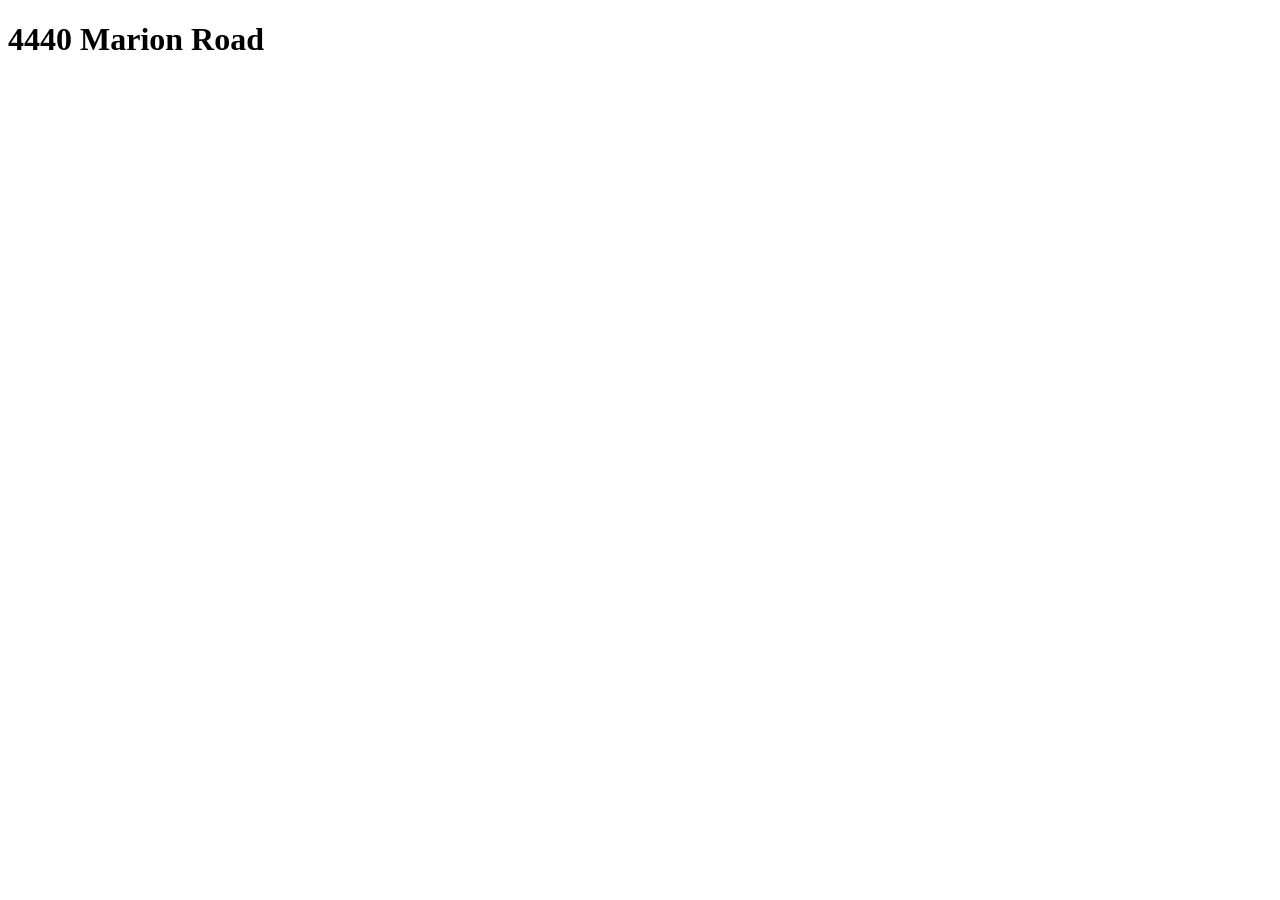
==== index.html @ e7dec193 "First commit." ====
<!DOCTYPE html>
<html lang="en">
<head>
    <meta charset="UTF-8">
    <meta name="viewport" content="width=device-width, initial-scale=1.0">
    <title>4440 Marion Road</title>
</head>
<body>
    <h1>4440 Marion Road</h1>
</body>
</html>
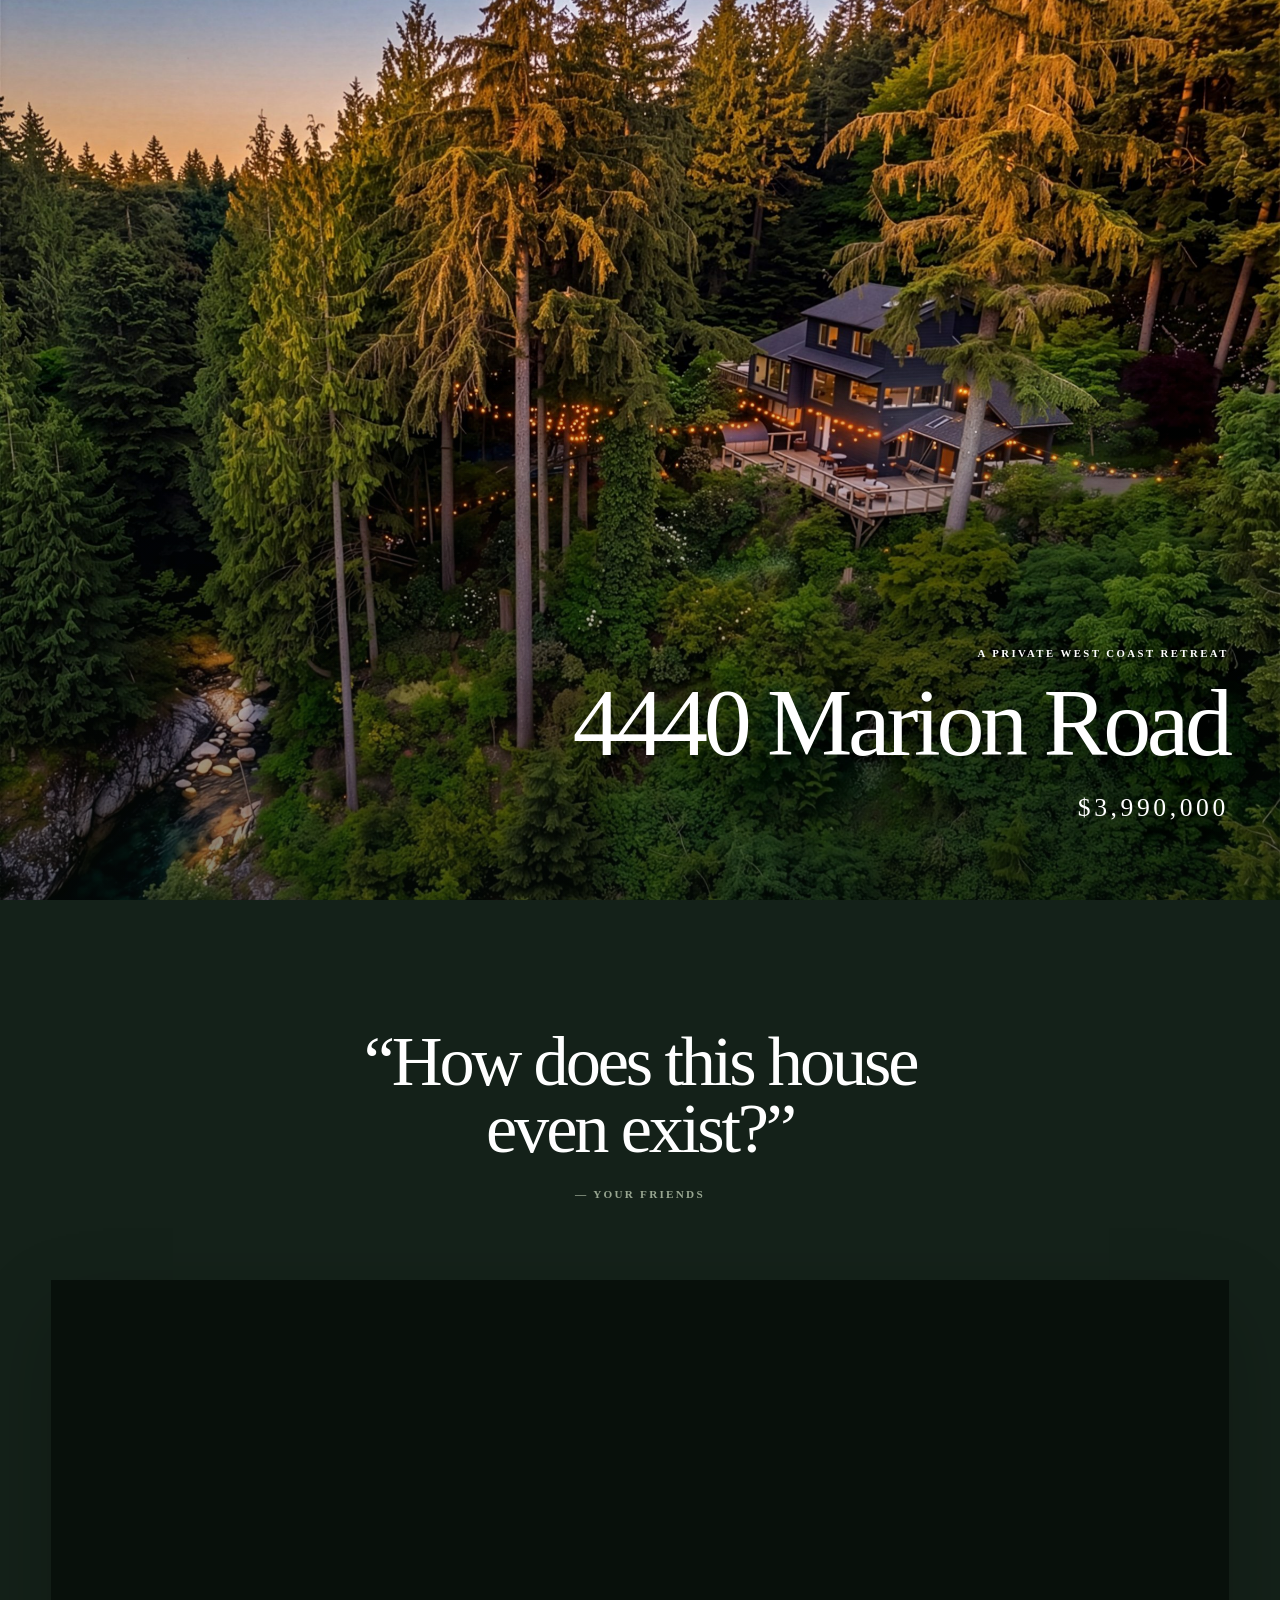
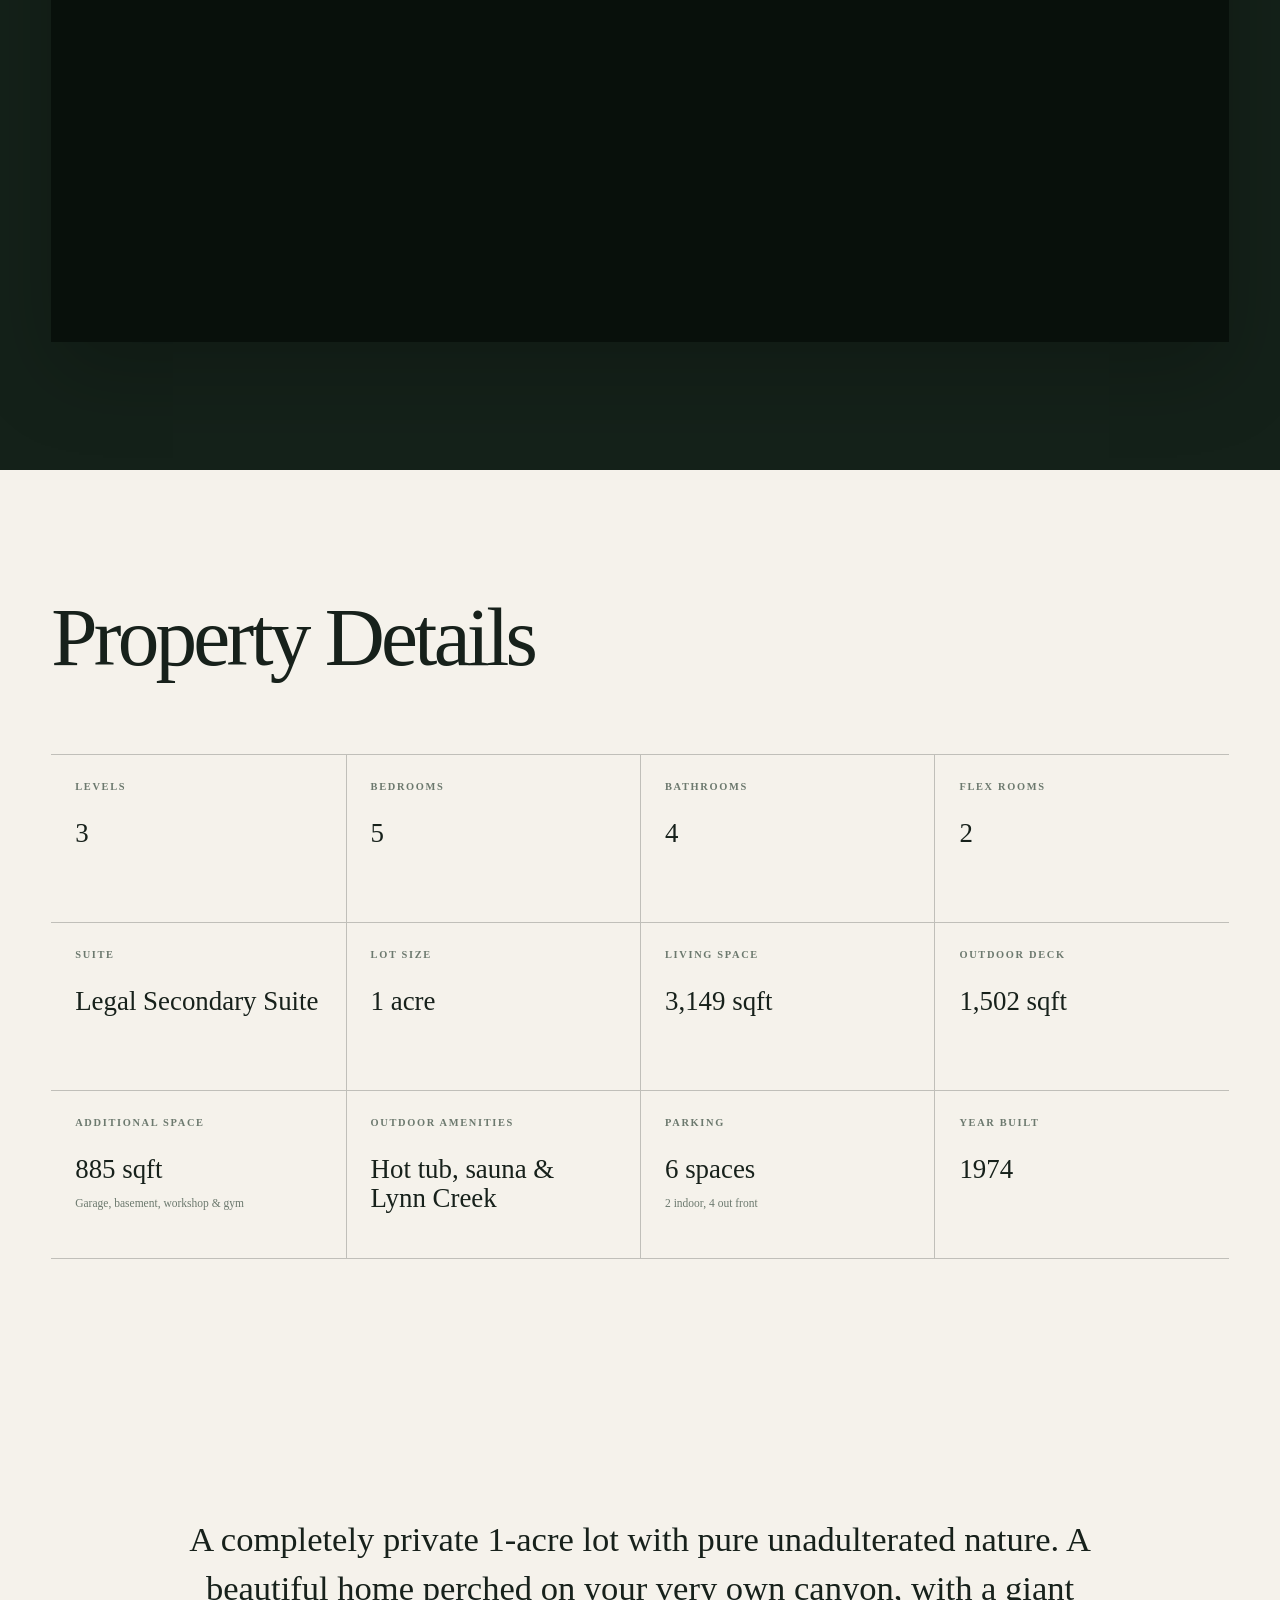
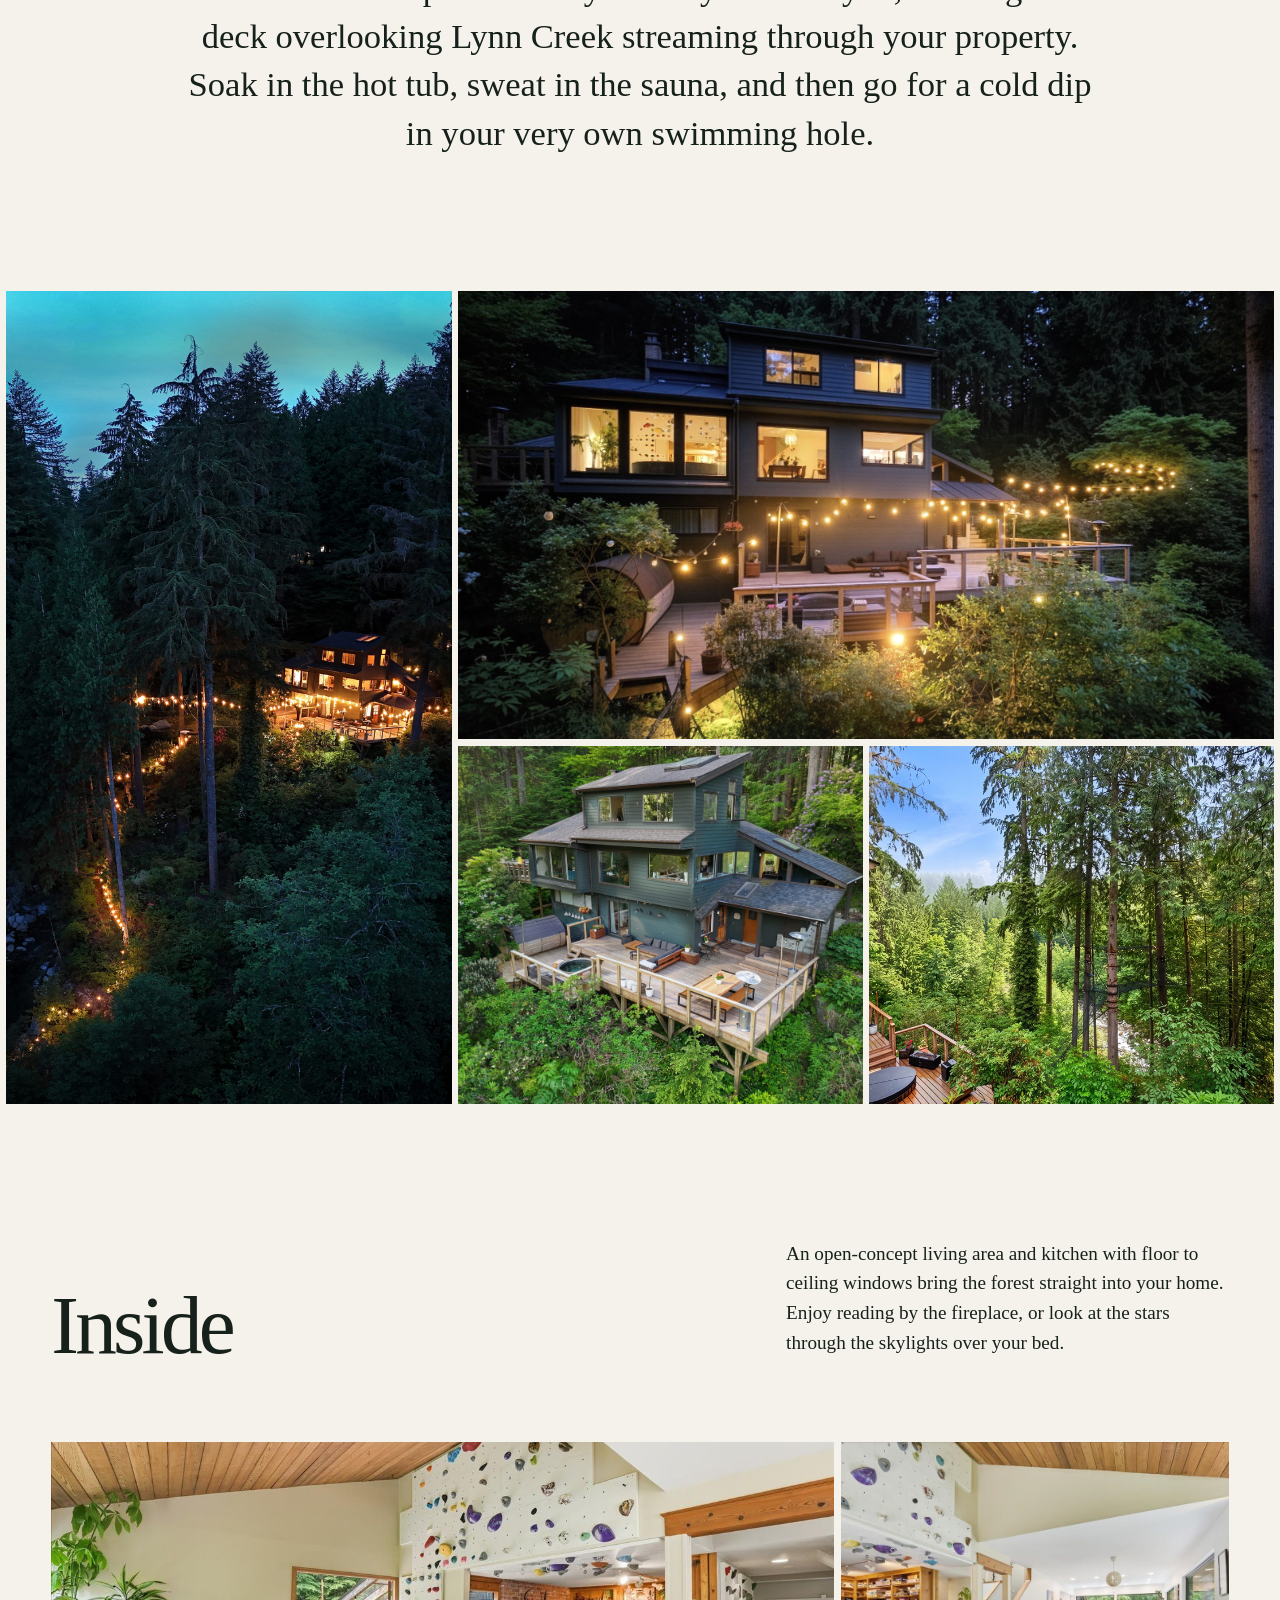
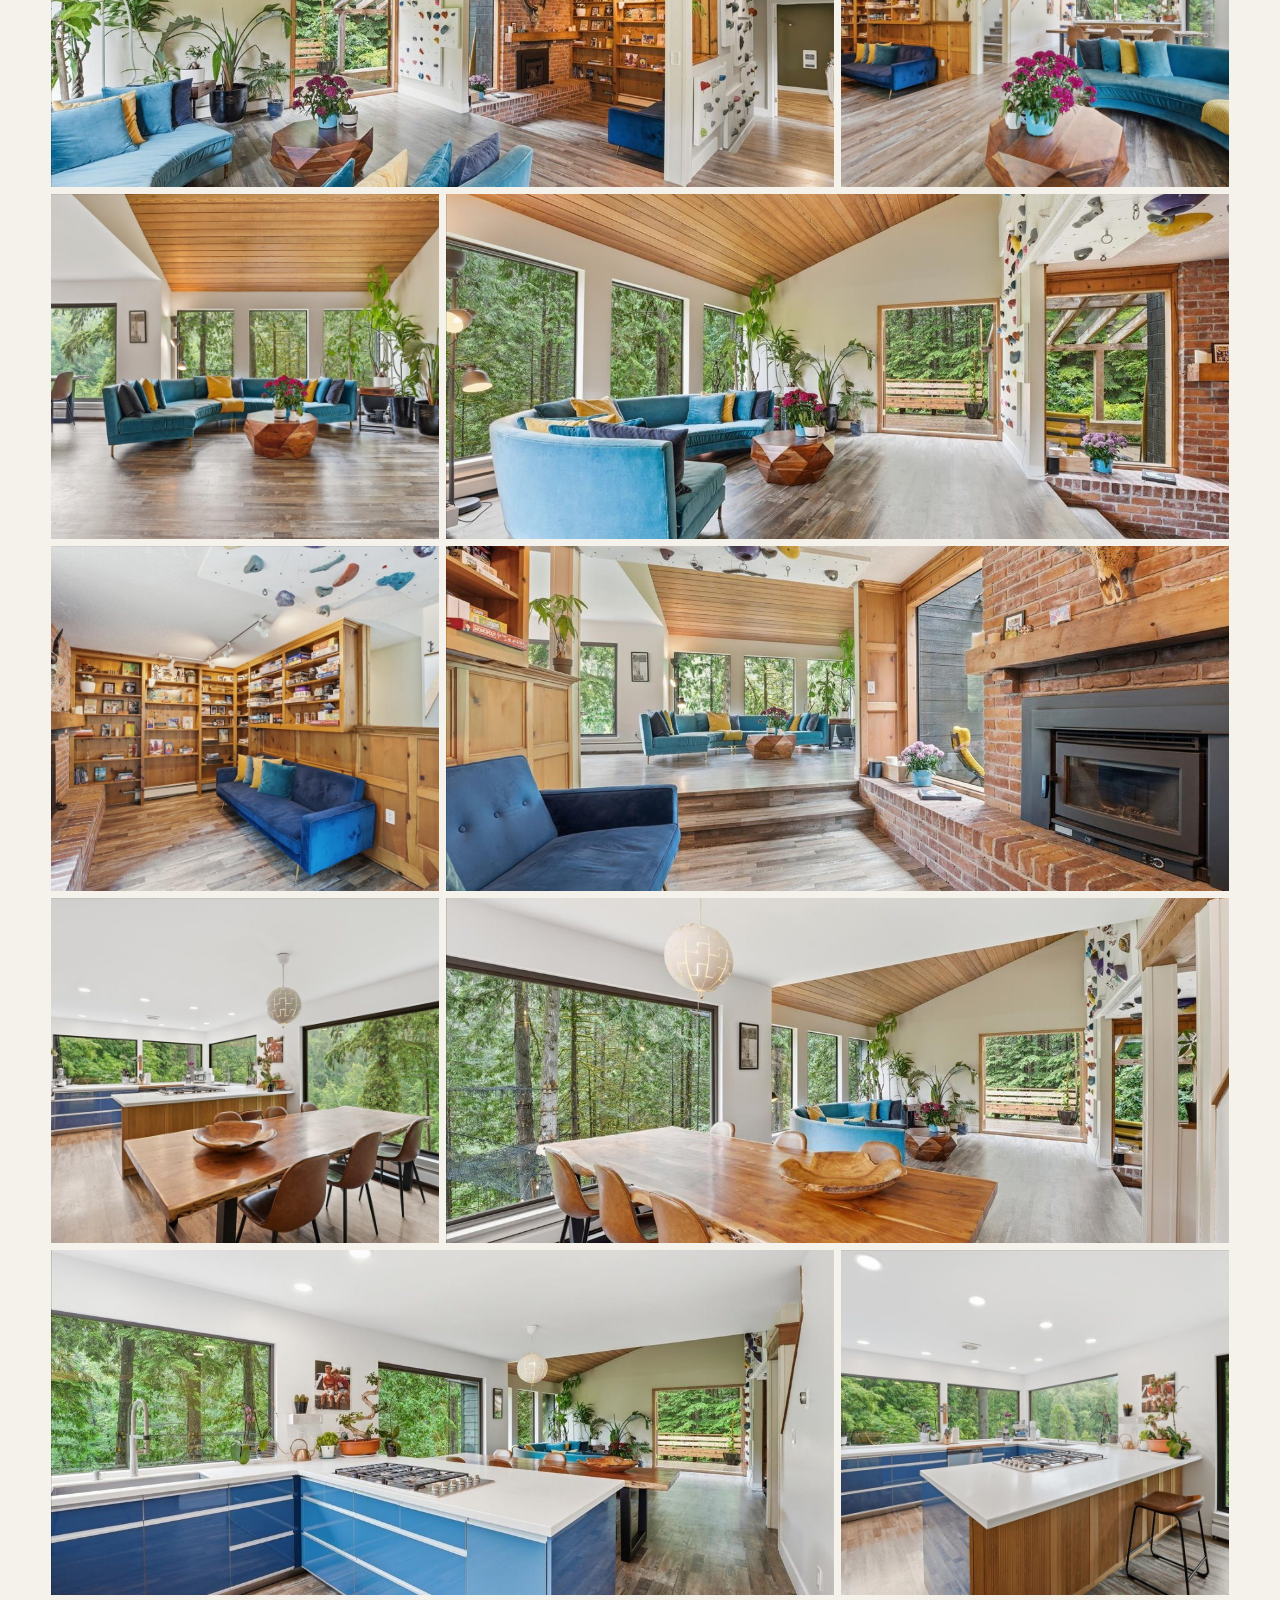
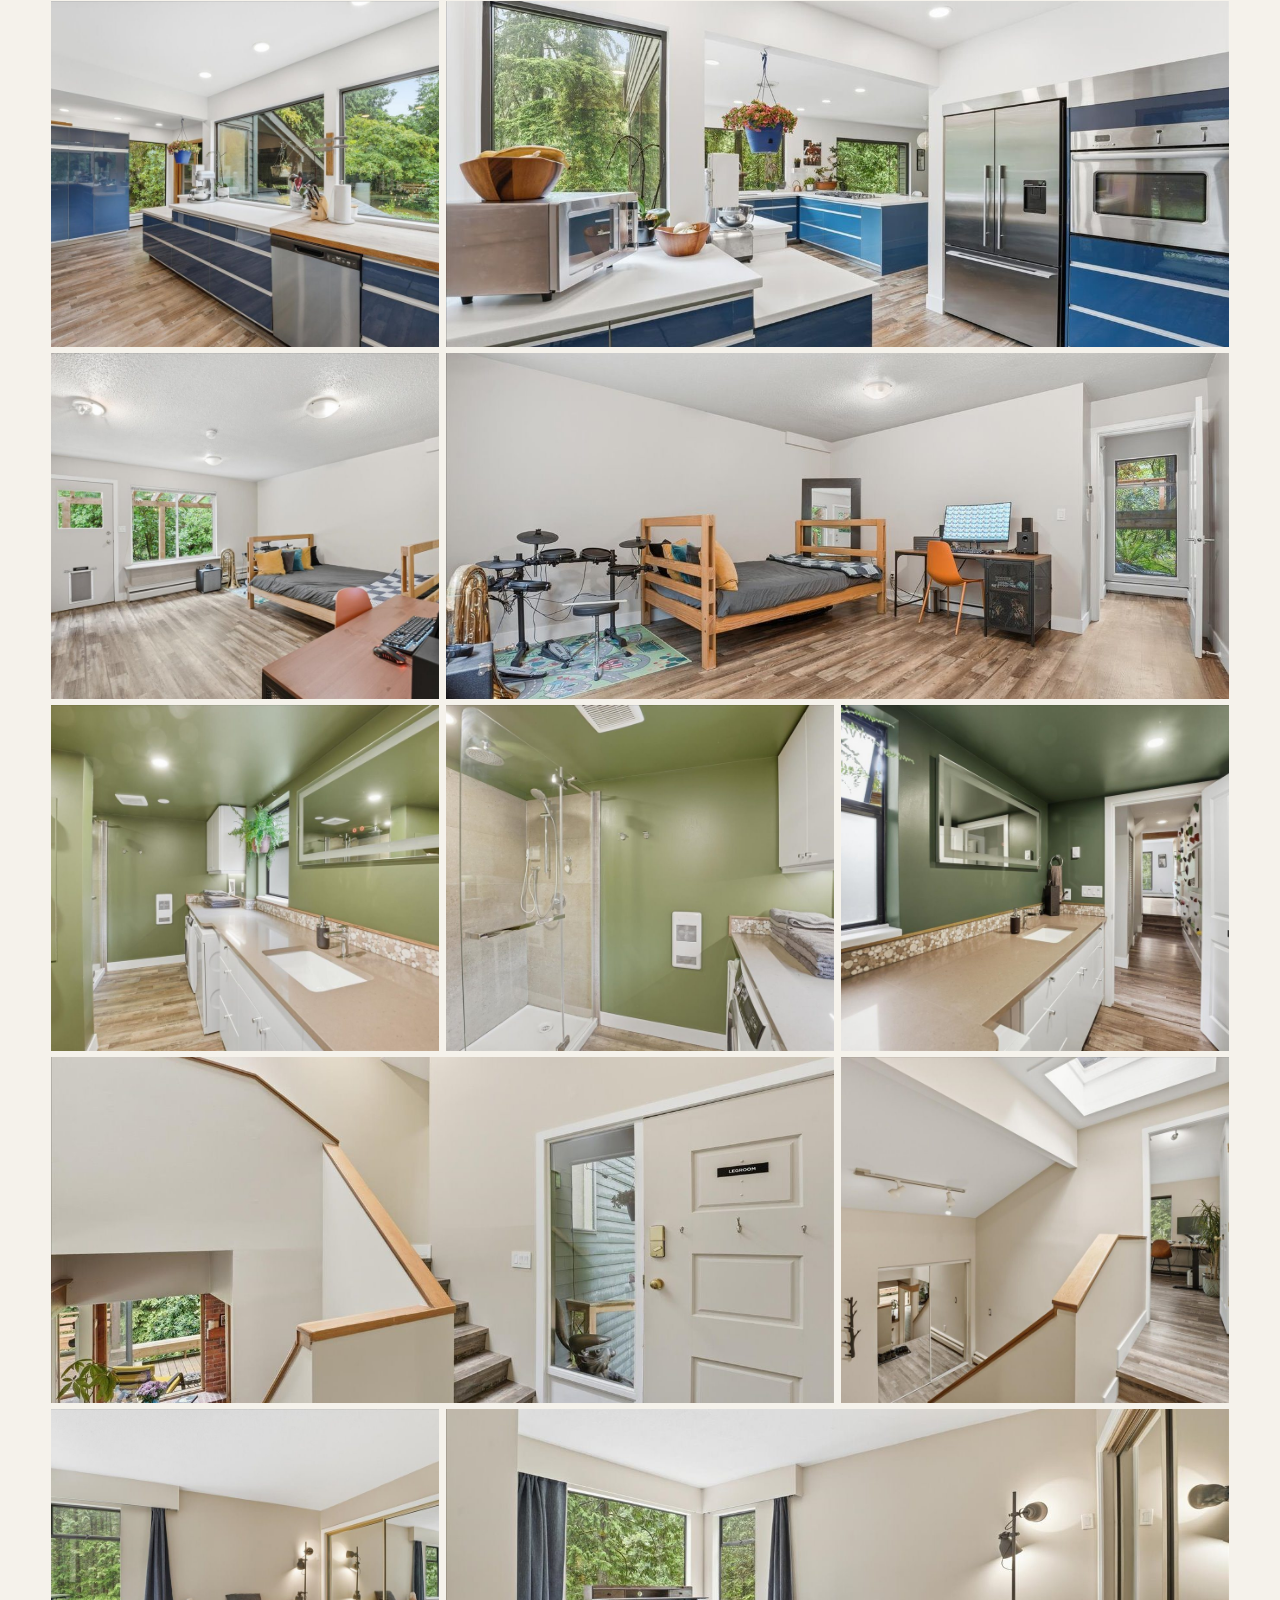
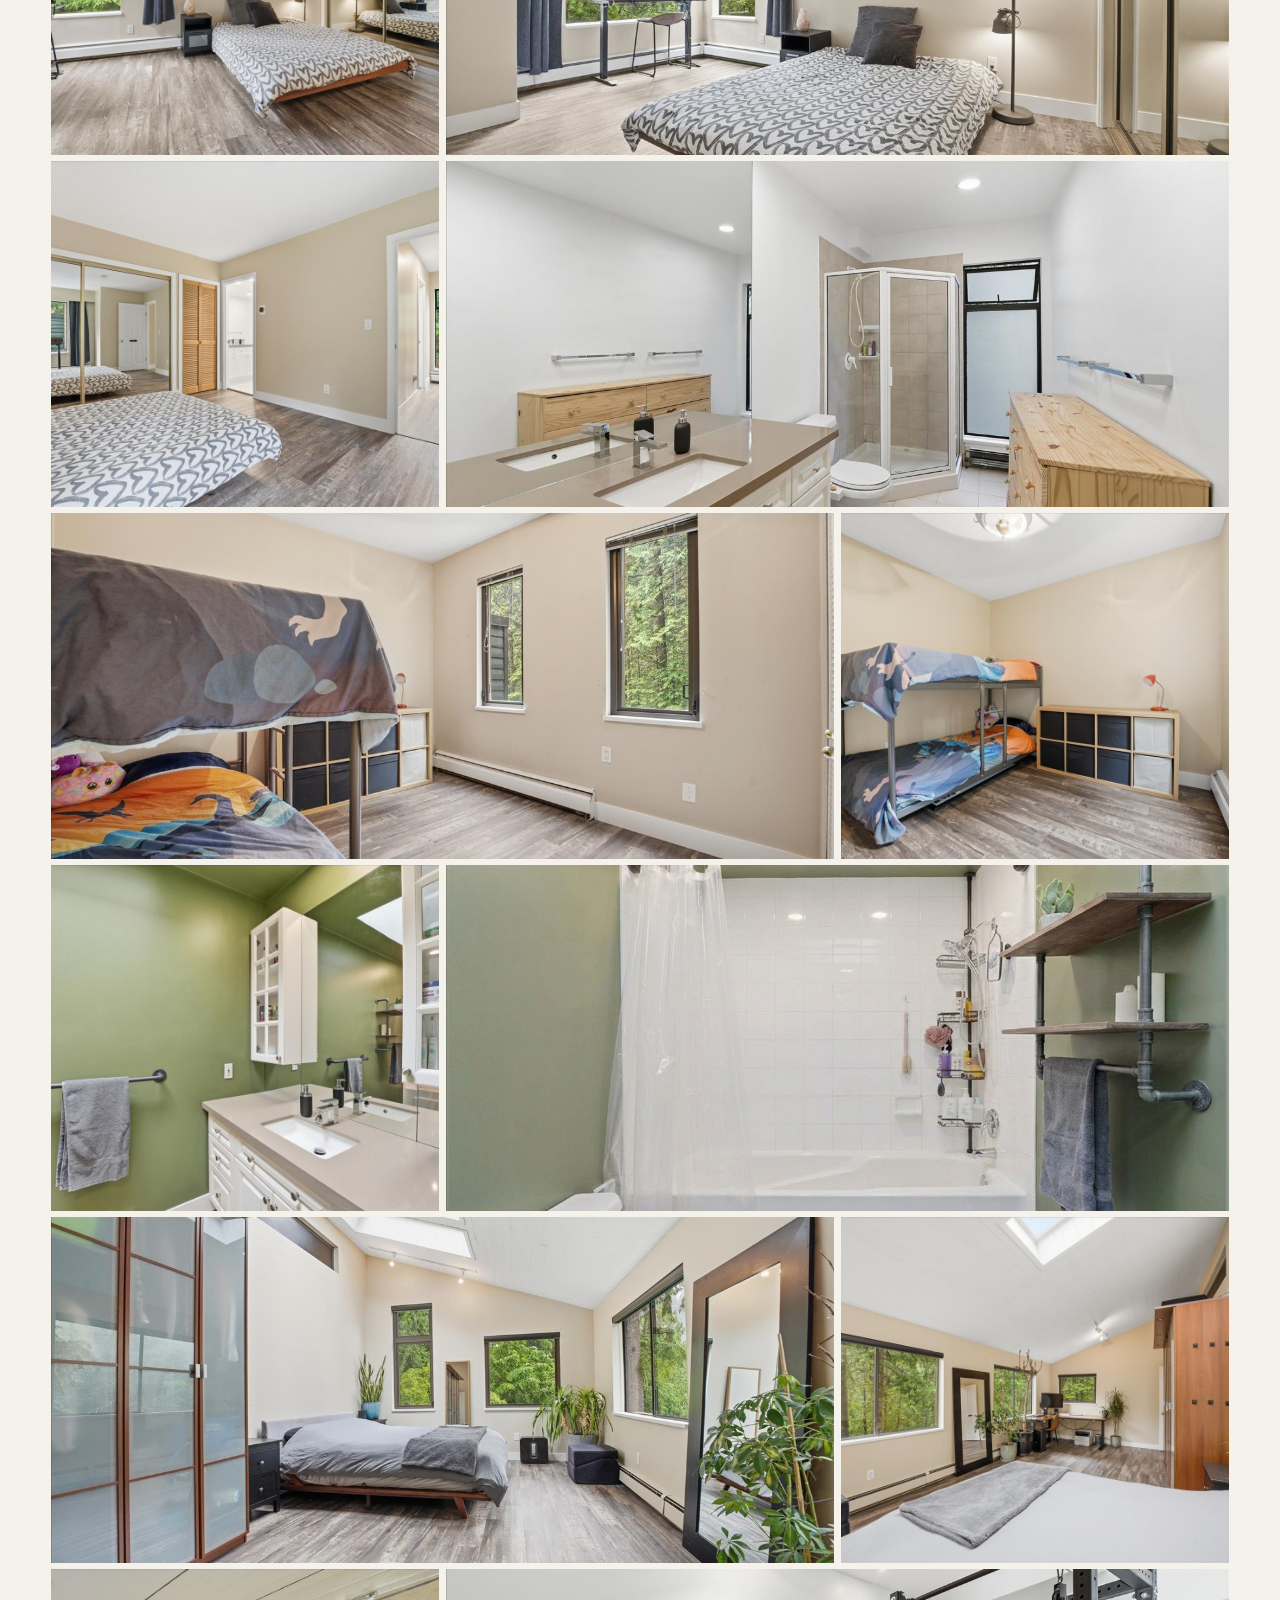
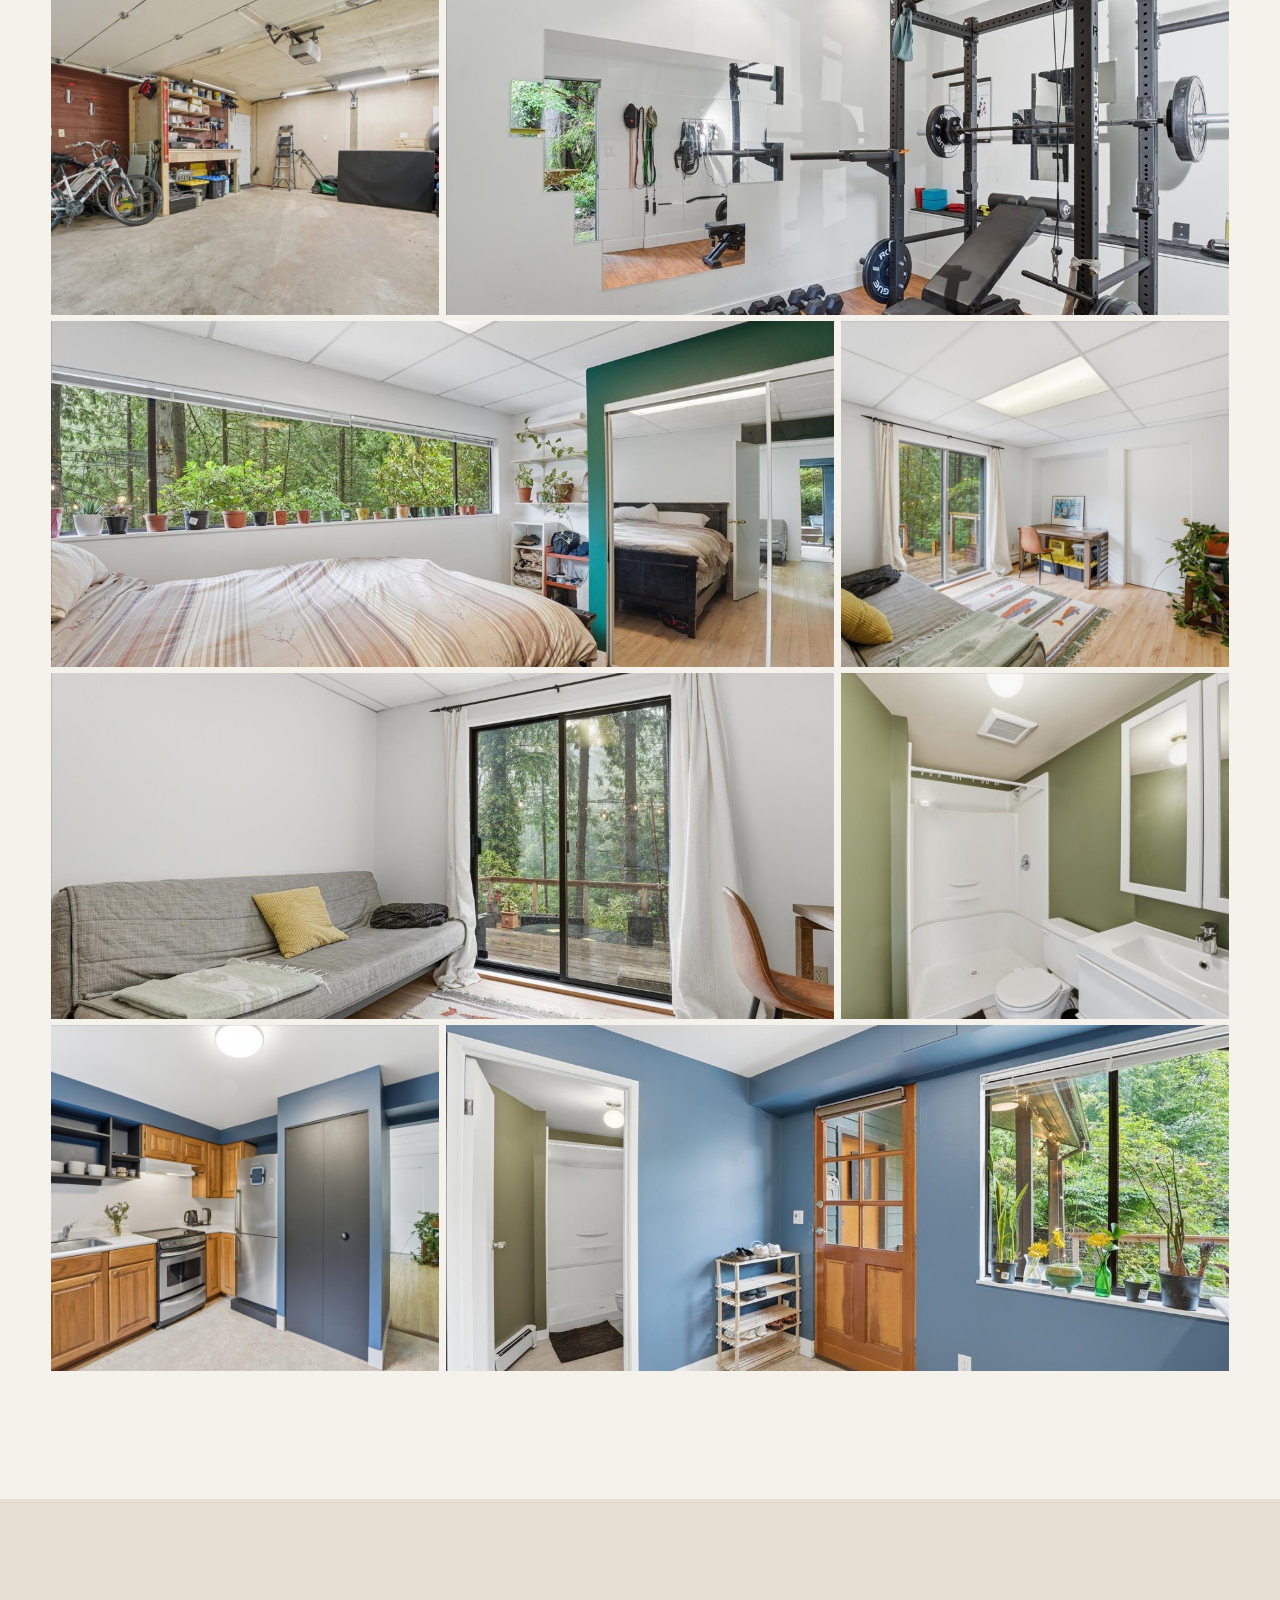
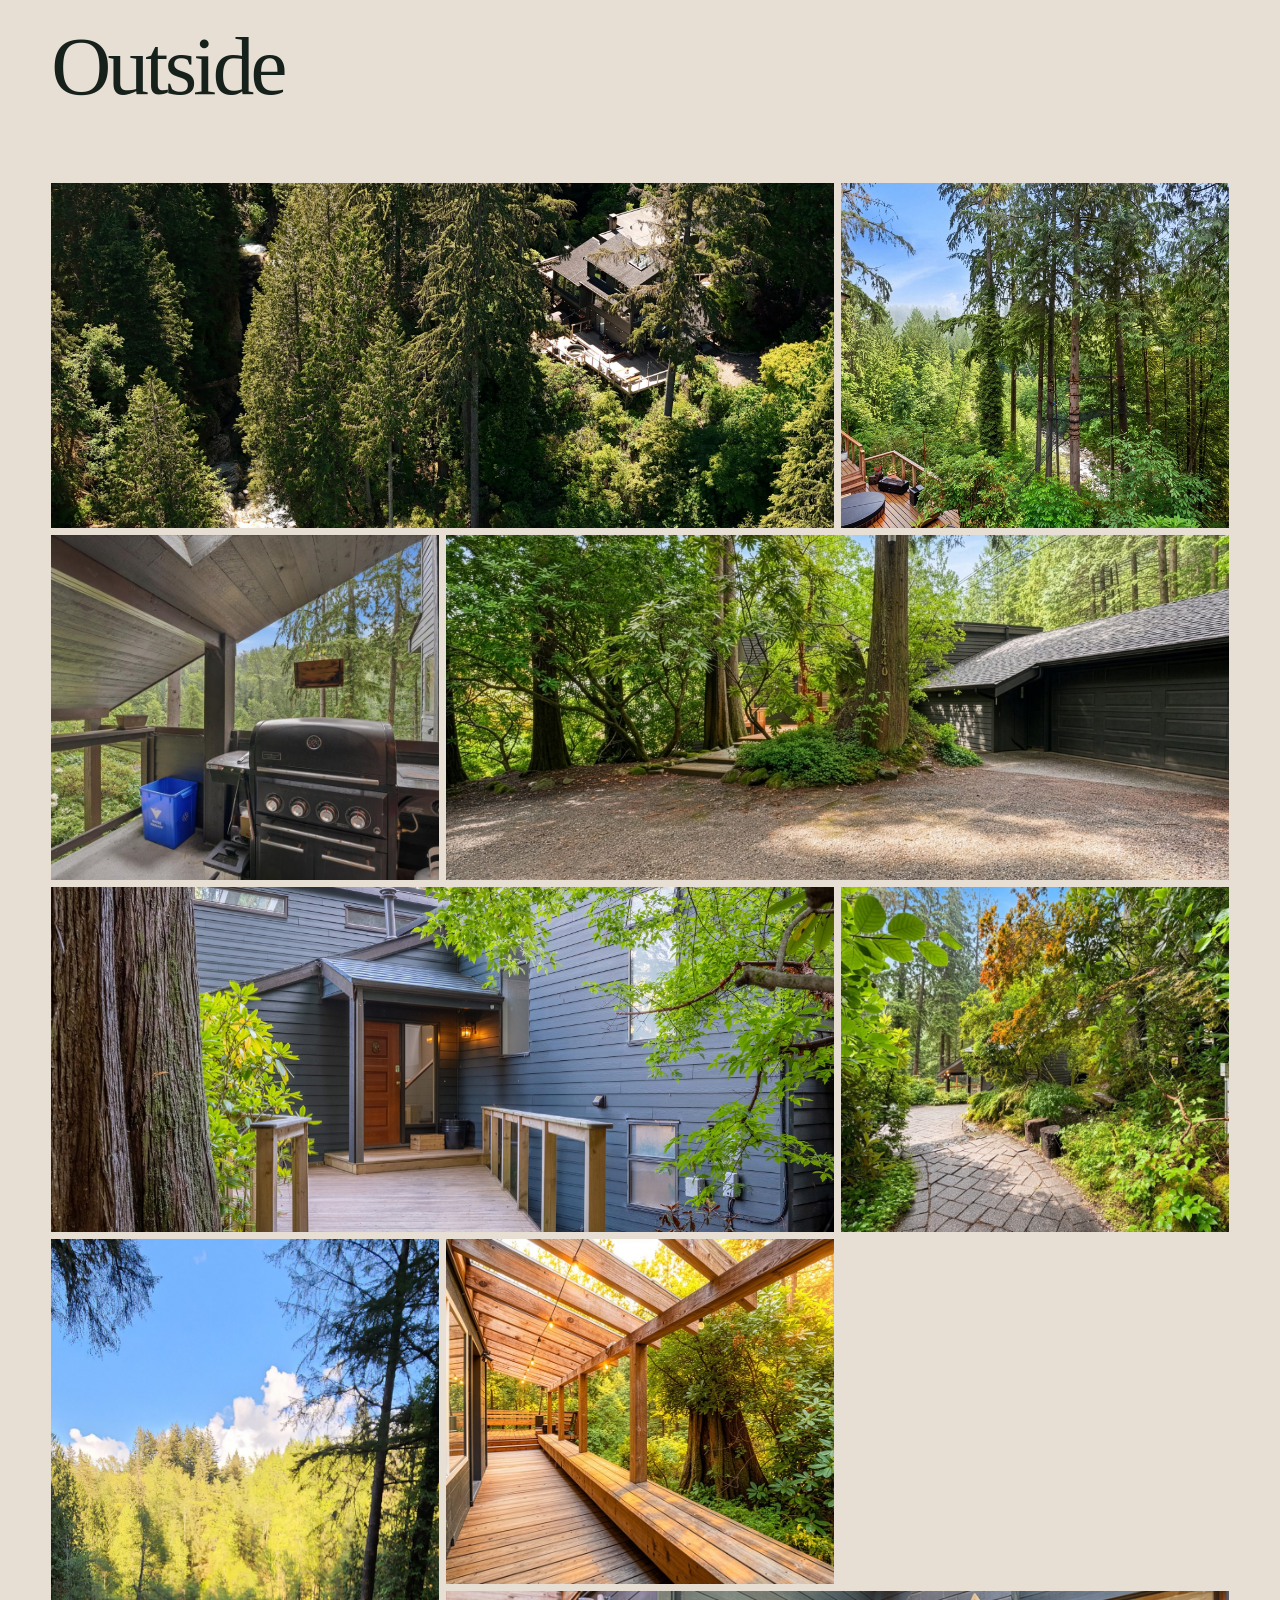
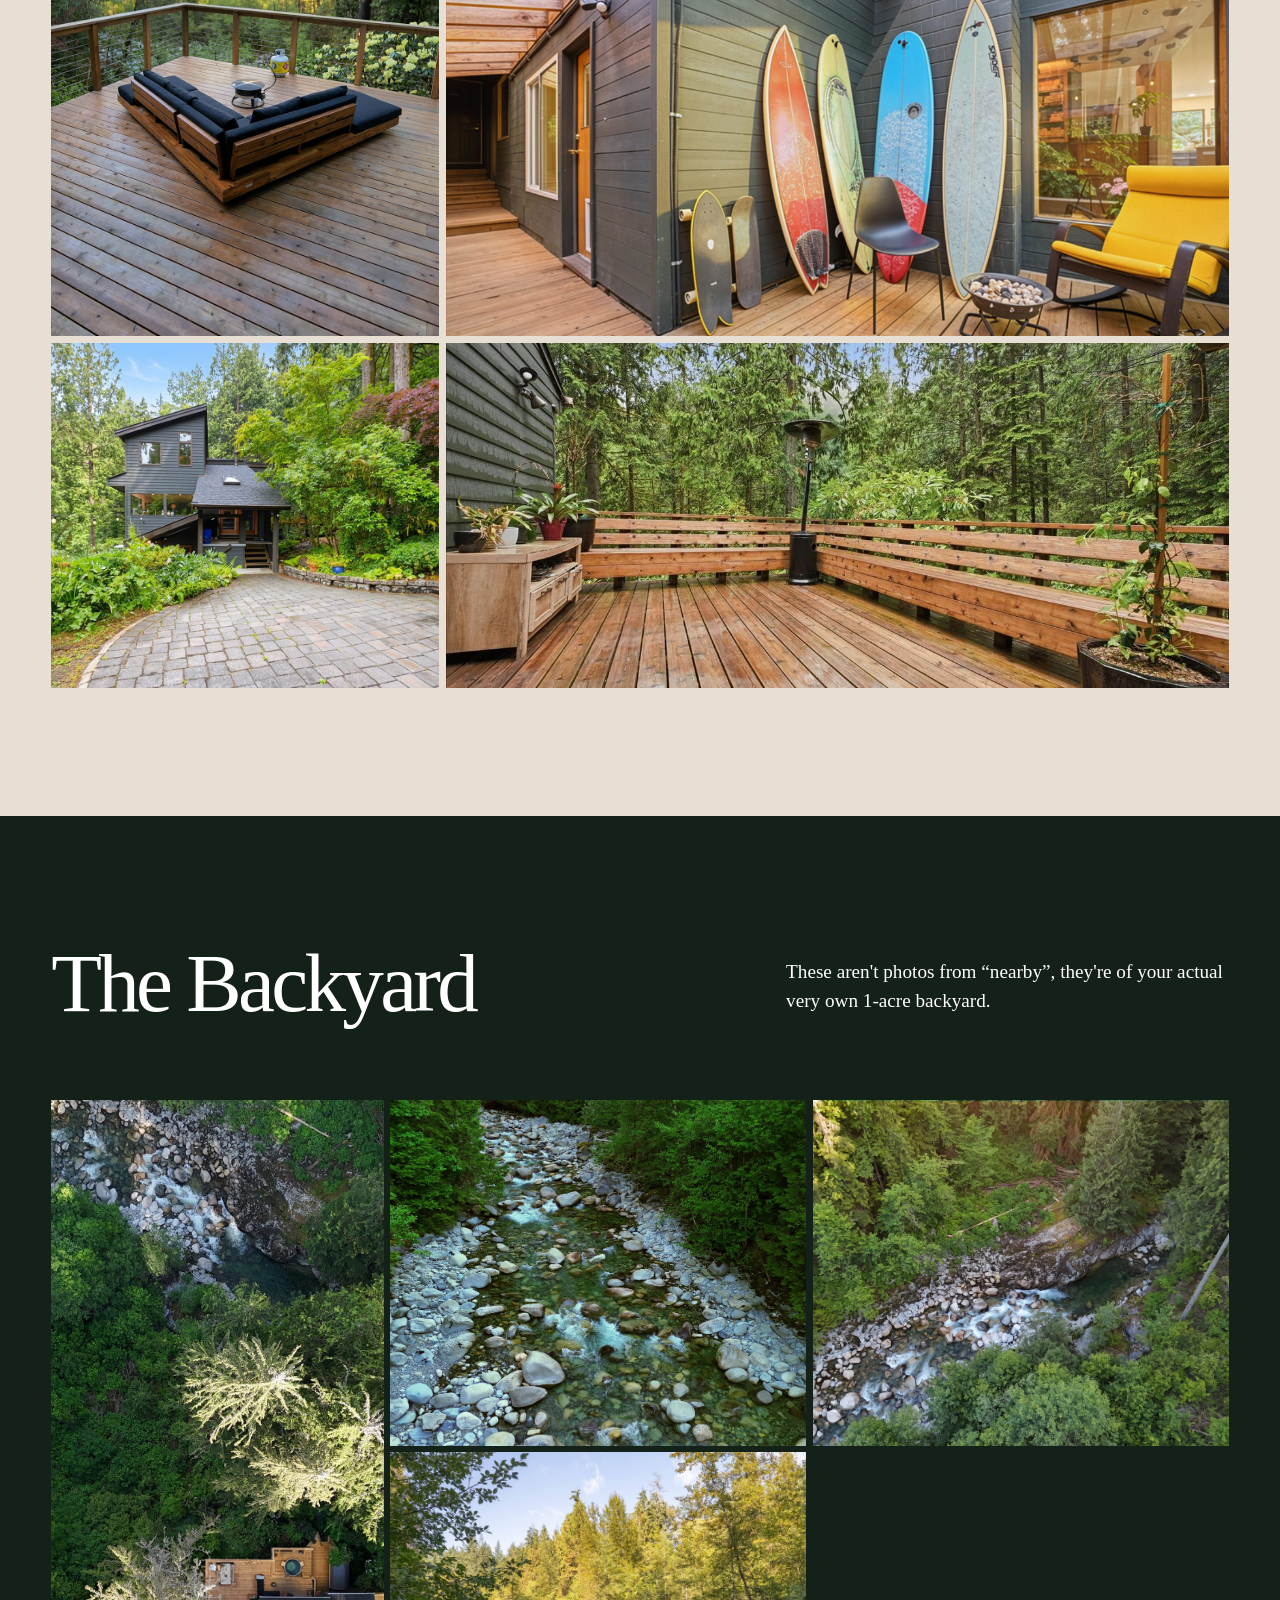
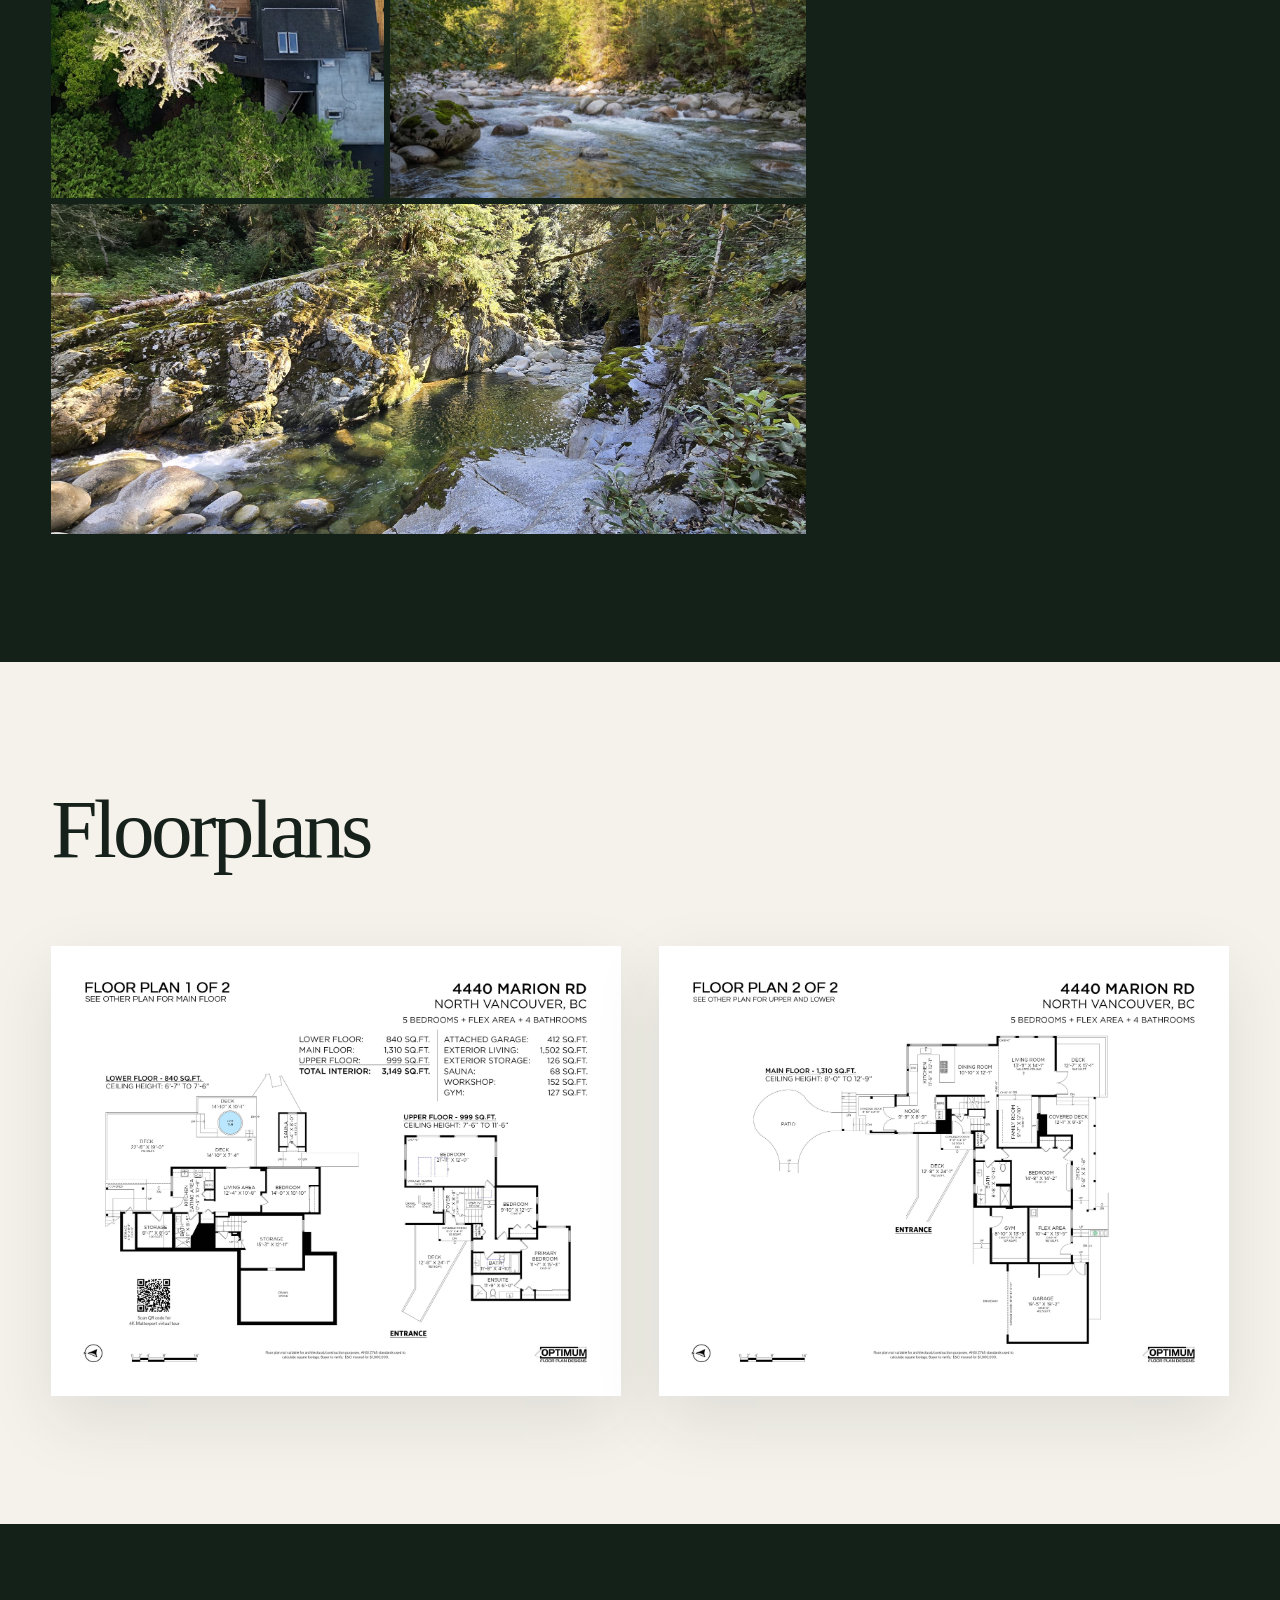
==== commit 07076135: "About to go live." ====
--- a/index.html
+++ b/index.html
@@ -1,11 +1,252 @@
-<!DOCTYPE html>
+<!doctype html>
 <html lang="en">
 <head>
-    <meta charset="UTF-8">
-    <meta name="viewport" content="width=device-width, initial-scale=1.0">
-    <title>4440 Marion Road</title>
+  <meta charset="utf-8">
+  <meta name="viewport" content="width=device-width, initial-scale=1">
+  <meta name="description" content="4440 Marion Road — a private one-acre West Coast retreat offered at $3,990,000.">
+  <title>4440 Marion Road | $3,990,000</title>
+  <link rel="preload" href="img/hero.jpg" as="image">
+  <link rel="stylesheet" href="css/style.css">
+  <script>document.documentElement.classList.add("js");</script>
 </head>
 <body>
-    <h1>4440 Marion Road</h1>
+  <header class="hero" id="top">
+    <img src="img/hero.jpg" alt="Aerial view of 4440 Marion Road surrounded by forest">
+    <div class="hero-copy">
+      <p>a private west coast retreat</p>
+      <h1>4440 Marion Road</h1>
+      <strong>$3,990,000</strong>
+    </div>
+  </header>
+
+  <main>
+    <section class="section dark" id="video">
+      <header class="section-heading quote-heading">
+        <h2>“How does this house even exist?”</h2>
+        <p class="attribution">— your friends</p>
+      </header>
+      <div class="embed video-frame">
+        <iframe src="https://www.youtube-nocookie.com/embed/m9Cuo2cIgHc?rel=0" title="4440 Marion Road property video" loading="lazy" allow="accelerometer; autoplay; clipboard-write; encrypted-media; gyroscope; picture-in-picture; web-share" allowfullscreen></iframe>
+      </div>
+    </section>
+
+    <section class="section" id="property-details">
+      <header class="section-heading">
+        <h2>Property Details</h2>
+      </header>
+      <dl class="facts">
+        <div><dt>Levels</dt><dd>3</dd></div>
+        <div><dt>Bedrooms</dt><dd>5</dd></div>
+        <div><dt>Bathrooms</dt><dd>4</dd></div>
+        <div><dt>Flex rooms</dt><dd>2</dd></div>
+        <div><dt>Suite</dt><dd>Legal Secondary Suite</dd></div>
+        <div><dt>Lot size</dt><dd>1 acre</dd></div>
+        <div><dt>Living space</dt><dd>3,149 sqft</dd></div>
+        <div><dt>Outdoor deck</dt><dd>1,502 sqft</dd></div>
+        <div><dt>Additional space</dt><dd>885 sqft</dd><small>Garage, basement, workshop &amp; gym</small></div>
+        <div><dt>Outdoor amenities</dt><dd>Hot tub, sauna &amp; Lynn Creek</dd></div>
+        <div><dt>Parking</dt><dd>6 spaces</dd><small>2 indoor, 4 out front</small></div>
+        <div><dt>Year built</dt><dd>1974</dd></div>
+      </dl>
+    </section>
+
+    <section class="story">
+      <p>A completely private 1-acre lot with pure unadulterated nature. A beautiful home perched on your very own canyon, with a giant deck overlooking Lynn Creek streaming through your property. Soak in the hot tub, sweat in the sauna, and then go for a cold dip in your very own swimming hole.</p>
+    </section>
+
+    <section class="photo-grid overview-grid" aria-label="Property overview gallery">
+      <input class="photo-toggle" type="checkbox" id="sub-01" aria-label="Enlarge aerial overview"><label class="photo tall" for="sub-01"><img src="img/sub-hero/overview.jpg" alt="Aerial overview of the wooded property" loading="lazy"><span>Close</span></label>
+      <input class="photo-toggle" type="checkbox" id="sub-02" aria-label="Enlarge creek-facing property view"><label class="photo wide" for="sub-02"><img src="img/sub-hero/facing.jpg" alt="View toward the property across the creek" loading="lazy"><span>Close</span></label>
+      <input class="photo-toggle" type="checkbox" id="sub-03" aria-label="Enlarge daytime house view"><label class="photo" for="sub-03"><img src="img/sub-hero/house-day.jpg" alt="House surrounded by mature trees" loading="lazy"><span>Close</span></label>
+      <input class="photo-toggle" type="checkbox" id="sub-04" aria-label="Enlarge backyard view"><label class="photo" for="sub-04"><img src="img/sub-hero/backyard.jpg" alt="Backyard and outdoor decks" loading="lazy"><span>Close</span></label>
+    </section>
+
+    <section class="section gallery-section" id="inside">
+      <header class="section-heading split-heading">
+        <h2>Inside</h2>
+        <p>An open-concept living area and kitchen with floor to ceiling windows bring the forest straight into your home. Enjoy reading by the fireplace, or look at the stars through the skylights over your bed.</p>
+      </header>
+      <div class="photo-grid gallery-grid">
+        <input class="photo-toggle" type="checkbox" id="in-01" aria-label="Enlarge living room with climbing wall"><label class="photo wide" for="in-01"><img src="img/inside/living-room-climbing-wall.jpg" alt="Living room with climbing wall" loading="lazy"><span>Close</span></label>
+        <input class="photo-toggle" type="checkbox" id="in-02" aria-label="Enlarge living room and library"><label class="photo" for="in-02"><img src="img/inside/living-room-library.jpg" alt="Living room and library" loading="lazy"><span>Close</span></label>
+        <input class="photo-toggle" type="checkbox" id="in-03" aria-label="Enlarge living room opening outdoors"><label class="photo" for="in-03"><img src="img/inside/living-room-to-outside.jpg" alt="Living room opening to the outdoors" loading="lazy"><span>Close</span></label>
+        <input class="photo-toggle" type="checkbox" id="in-04" aria-label="Enlarge living room and upper deck"><label class="photo wide" for="in-04"><img src="img/inside/living-room-to-upper-deck.jpg" alt="Living room opening onto the upper deck" loading="lazy"><span>Close</span></label>
+        <input class="photo-toggle" type="checkbox" id="in-05" aria-label="Enlarge home library"><label class="photo" for="in-05"><img src="img/inside/library.jpg" alt="Home library" loading="lazy"><span>Close</span></label>
+        <input class="photo-toggle" type="checkbox" id="in-06" aria-label="Enlarge library and living room"><label class="photo wide" for="in-06"><img src="img/inside/library-to-living-room.jpg" alt="Library looking into the living room" loading="lazy"><span>Close</span></label>
+        <input class="photo-toggle" type="checkbox" id="in-07" aria-label="Enlarge dining area"><label class="photo" for="in-07"><img src="img/inside/dining-area.jpg" alt="Dining area" loading="lazy"><span>Close</span></label>
+        <input class="photo-toggle" type="checkbox" id="in-08" aria-label="Enlarge dining area and living room"><label class="photo wide" for="in-08"><img src="img/inside/dining-area-to-living-room.jpg" alt="Dining area looking toward the living room" loading="lazy"><span>Close</span></label>
+        <input class="photo-toggle" type="checkbox" id="in-09" aria-label="Enlarge kitchen"><label class="photo wide" for="in-09"><img src="img/inside/kitchen.jpg" alt="Open kitchen" loading="lazy"><span>Close</span></label>
+        <input class="photo-toggle" type="checkbox" id="in-10" aria-label="Enlarge kitchen from dining area"><label class="photo" for="in-10"><img src="img/inside/kitchen-from-dining-area.jpg" alt="Kitchen viewed from the dining area" loading="lazy"><span>Close</span></label>
+        <input class="photo-toggle" type="checkbox" id="in-11" aria-label="Enlarge kitchen and pantry"><label class="photo" for="in-11"><img src="img/inside/kitchen-to-pantry.jpg" alt="Kitchen and pantry" loading="lazy"><span>Close</span></label>
+        <input class="photo-toggle" type="checkbox" id="in-12" aria-label="Enlarge pantry toward kitchen"><label class="photo wide" for="in-12"><img src="img/inside/pantry-to-kitchen.jpg" alt="Pantry looking into the kitchen" loading="lazy"><span>Close</span></label>
+        <input class="photo-toggle" type="checkbox" id="in-13" aria-label="Enlarge play room"><label class="photo" for="in-13"><img src="img/inside/play-room-1.jpg" alt="Play room" loading="lazy"><span>Close</span></label>
+        <input class="photo-toggle" type="checkbox" id="in-14" aria-label="Enlarge second play room view"><label class="photo wide" for="in-14"><img src="img/inside/play-room-2.jpg" alt="Second view of the play room" loading="lazy"><span>Close</span></label>
+        <input class="photo-toggle" type="checkbox" id="in-15" aria-label="Enlarge main floor bathroom vanity"><label class="photo" for="in-15"><img src="img/inside/main-floor-bathroom-2.jpg" alt="Main floor bathroom vanity" loading="lazy"><span>Close</span></label>
+        <input class="photo-toggle" type="checkbox" id="in-16" aria-label="Enlarge main floor bathroom shower"><label class="photo" for="in-16"><img src="img/inside/main-floor-bathroom-3.jpg" alt="Main floor bathroom shower" loading="lazy"><span>Close</span></label>
+        <input class="photo-toggle" type="checkbox" id="in-17" aria-label="Enlarge main floor bathroom detail"><label class="photo" for="in-17"><img src="img/inside/main-floor-bathroom-4.jpg" alt="Main floor bathroom detail" loading="lazy"><span>Close</span></label>
+        <input class="photo-toggle" type="checkbox" id="in-18" aria-label="Enlarge upper hallway"><label class="photo wide" for="in-18"><img src="img/inside/hallway-up.jpg" alt="Upper hallway" loading="lazy"><span>Close</span></label>
+        <input class="photo-toggle" type="checkbox" id="in-19" aria-label="Enlarge lower hallway"><label class="photo" for="in-19"><img src="img/inside/hallway-down.jpg" alt="Lower hallway" loading="lazy"><span>Close</span></label>
+        <input class="photo-toggle" type="checkbox" id="in-20" aria-label="Enlarge upper bedroom two"><label class="photo" for="in-20"><img src="img/inside/upper-bedroom-2-1.jpg" alt="Upper bedroom two" loading="lazy"><span>Close</span></label>
+        <input class="photo-toggle" type="checkbox" id="in-21" aria-label="Enlarge upper bedroom two windows"><label class="photo wide" for="in-21"><img src="img/inside/upper-bedroom-2-2.jpg" alt="Upper bedroom two windows" loading="lazy"><span>Close</span></label>
+        <input class="photo-toggle" type="checkbox" id="in-22" aria-label="Enlarge upper bedroom two detail"><label class="photo" for="in-22"><img src="img/inside/upper-bedroom-2-4.jpg" alt="Upper bedroom two detail" loading="lazy"><span>Close</span></label>
+        <input class="photo-toggle" type="checkbox" id="in-23" aria-label="Enlarge upper bedroom two ensuite"><label class="photo wide" for="in-23"><img src="img/inside/upper-bedroom-2-ensuite-bathroom-1.jpg" alt="Upper bedroom two ensuite bathroom" loading="lazy"><span>Close</span></label>
+        <input class="photo-toggle" type="checkbox" id="in-24" aria-label="Enlarge upper bedroom three"><label class="photo wide" for="in-24"><img src="img/inside/upper-bedroom-3-1.jpg" alt="Upper bedroom three" loading="lazy"><span>Close</span></label>
+        <input class="photo-toggle" type="checkbox" id="in-25" aria-label="Enlarge second upper bedroom three view"><label class="photo" for="in-25"><img src="img/inside/upper-bedroom-3-2.jpg" alt="Second view of upper bedroom three" loading="lazy"><span>Close</span></label>
+        <input class="photo-toggle" type="checkbox" id="in-26" aria-label="Enlarge upper bathroom"><label class="photo" for="in-26"><img src="img/inside/upper-bathroom-1.jpg" alt="Upper bathroom" loading="lazy"><span>Close</span></label>
+        <input class="photo-toggle" type="checkbox" id="in-27" aria-label="Enlarge upper bathroom vanity"><label class="photo wide" for="in-27"><img src="img/inside/upper-bathroom-2.jpg" alt="Upper bathroom vanity" loading="lazy"><span>Close</span></label>
+        <input class="photo-toggle" type="checkbox" id="in-28" aria-label="Enlarge upper bedroom one"><label class="photo wide" for="in-28"><img src="img/inside/upper-bedroom-1-2.jpg" alt="Upper bedroom one" loading="lazy"><span>Close</span></label>
+        <input class="photo-toggle" type="checkbox" id="in-29" aria-label="Enlarge second upper bedroom one view"><label class="photo" for="in-29"><img src="img/inside/upper-bedroom-1-3.jpg" alt="Second view of upper bedroom one" loading="lazy"><span>Close</span></label>
+        <input class="photo-toggle" type="checkbox" id="in-30" aria-label="Enlarge garage"><label class="photo" for="in-30"><img src="img/inside/garage.jpg" alt="Indoor garage" loading="lazy"><span>Close</span></label>
+        <input class="photo-toggle" type="checkbox" id="in-31" aria-label="Enlarge home gym"><label class="photo wide" for="in-31"><img src="img/inside/gym.jpg" alt="Home gym" loading="lazy"><span>Close</span></label>
+        <input class="photo-toggle" type="checkbox" id="in-32" aria-label="Enlarge secondary suite bedroom"><label class="photo wide" for="in-32"><img src="img/inside/secondary-suite-bedroom.jpg" alt="Secondary suite bedroom" loading="lazy"><span>Close</span></label>
+        <input class="photo-toggle" type="checkbox" id="in-33" aria-label="Enlarge secondary suite living room"><label class="photo" for="in-33"><img src="img/inside/secondary-suite-living-room-1.jpg" alt="Secondary suite living room" loading="lazy"><span>Close</span></label>
+        <input class="photo-toggle" type="checkbox" id="in-34" aria-label="Enlarge second secondary suite living room view"><label class="photo wide" for="in-34"><img src="img/inside/secondary-suite-living-room-2.jpg" alt="Second view of the secondary suite living room" loading="lazy"><span>Close</span></label>
+        <input class="photo-toggle" type="checkbox" id="in-35" aria-label="Enlarge secondary suite bathroom"><label class="photo" for="in-35"><img src="img/inside/secondary-suite-bathroom.jpg" alt="Secondary suite bathroom" loading="lazy"><span>Close</span></label>
+        <input class="photo-toggle" type="checkbox" id="in-36" aria-label="Enlarge secondary suite kitchen"><label class="photo" for="in-36"><img src="img/inside/secondary-suite-kitchen-1.jpg" alt="Secondary suite kitchen" loading="lazy"><span>Close</span></label>
+        <input class="photo-toggle" type="checkbox" id="in-37" aria-label="Enlarge second secondary suite kitchen view"><label class="photo wide" for="in-37"><img src="img/inside/secondary-suite-kitchen-2.jpg" alt="Second view of the secondary suite kitchen" loading="lazy"><span>Close</span></label>
+      </div>
+    </section>
+
+    <section class="section gallery-section sand" id="outside">
+      <header class="section-heading"><h2>Outside</h2></header>
+      <div class="photo-grid gallery-grid">
+        <input class="photo-toggle" type="checkbox" id="out-01" aria-label="Enlarge exterior overview"><label class="photo wide" for="out-01"><img src="img/outside/overview.jpg" alt="Overview of the house and surrounding forest" loading="lazy"><span>Close</span></label>
+        <input class="photo-toggle" type="checkbox" id="out-02" aria-label="Enlarge backyard"><label class="photo" for="out-02"><img src="img/outside/backyard.jpg" alt="Backyard and outdoor living areas" loading="lazy"><span>Close</span></label>
+        <input class="photo-toggle" type="checkbox" id="out-03" aria-label="Enlarge barbecue platform"><label class="photo" for="out-03"><img src="img/outside/bbq-platform-2.jpg" alt="Outdoor barbecue platform" loading="lazy"><span>Close</span></label>
+        <input class="photo-toggle" type="checkbox" id="out-04" aria-label="Enlarge front and garage"><label class="photo wide" for="out-04"><img src="img/outside/front-garage-outside.jpg" alt="Front of the house and garage" loading="lazy"><span>Close</span></label>
+        <input class="photo-toggle" type="checkbox" id="out-05" aria-label="Enlarge front exterior"><label class="photo wide" for="out-05"><img src="img/outside/front.jpg" alt="Front exterior among mature trees" loading="lazy"><span>Close</span></label>
+        <input class="photo-toggle" type="checkbox" id="out-06" aria-label="Enlarge garden path"><label class="photo" for="out-06"><img src="img/outside/garden-path.jpg" alt="Garden path through lush planting" loading="lazy"><span>Close</span></label>
+        <input class="photo-toggle" type="checkbox" id="out-07" aria-label="Enlarge lower deck"><label class="photo tall" for="out-07"><img src="img/outside/lower-deck-couch.jpg" alt="Covered lower deck sitting area" loading="lazy"><span>Close</span></label>
+        <input class="photo-toggle" type="checkbox" id="out-08" aria-label="Enlarge side exterior"><label class="photo" for="out-08"><img src="img/outside/side-1.jpg" alt="Side exterior of the house" loading="lazy"><span>Close</span></label>
+        <input class="photo-toggle" type="checkbox" id="out-09" aria-label="Enlarge second side exterior"><label class="photo wide" for="out-09"><img src="img/outside/side-2.jpg" alt="Second side exterior view" loading="lazy"><span>Close</span></label>
+        <input class="photo-toggle" type="checkbox" id="out-10" aria-label="Enlarge side yard"><label class="photo" for="out-10"><img src="img/outside/side-yard.jpg" alt="Green side yard" loading="lazy"><span>Close</span></label>
+        <input class="photo-toggle" type="checkbox" id="out-11" aria-label="Enlarge upper deck"><label class="photo wide" for="out-11"><img src="img/outside/upper-side-deck-1.jpg" alt="Upper side deck" loading="lazy"><span>Close</span></label>
+      </div>
+    </section>
+
+    <section class="section gallery-section dark" id="backyard">
+      <header class="section-heading split-heading light-heading">
+        <h2>The Backyard</h2>
+        <p>These aren't photos from “nearby”, they're of your actual very own 1-acre backyard.</p>
+      </header>
+      <div class="photo-grid creek-grid">
+        <input class="photo-toggle" type="checkbox" id="creek-01" aria-label="Enlarge aerial creek view"><label class="photo tall" for="creek-01"><img src="img/creek/aerial.jpg" alt="Aerial view of the creek through the property" loading="lazy"><span>Close</span></label>
+        <input class="photo-toggle" type="checkbox" id="creek-02" aria-label="Enlarge first creek view"><label class="photo" for="creek-02"><img src="img/creek/creek-1.jpg" alt="Creek flowing over mossy rocks" loading="lazy"><span>Close</span></label>
+        <input class="photo-toggle" type="checkbox" id="creek-03" aria-label="Enlarge second creek view"><label class="photo" for="creek-03"><img src="img/creek/creek-2.jpg" alt="A quiet stretch of creek" loading="lazy"><span>Close</span></label>
+        <input class="photo-toggle" type="checkbox" id="creek-04" aria-label="Enlarge forest creek view"><label class="photo" for="creek-04"><img src="img/creek/creek-4.jpg" alt="Creek beneath the forest canopy" loading="lazy"><span>Close</span></label>
+        <input class="photo-toggle" type="checkbox" id="creek-05" aria-label="Enlarge swimming hole"><label class="photo wide" for="creek-05"><img src="img/creek/swimming-hole.jpg" alt="Natural swimming hole on the property" loading="lazy"><span>Close</span></label>
+      </div>
+    </section>
+
+    <section class="section gallery-section" id="floorplans">
+      <header class="section-heading"><h2>Floorplans</h2></header>
+      <div class="photo-grid floorplan-grid">
+        <input class="photo-toggle" type="checkbox" id="plan-01" aria-label="Enlarge first floorplan"><label class="photo plan" for="plan-01"><img src="img/floor-plan/floor-plan-1.jpg" alt="First floorplan for 4440 Marion Road" loading="lazy"><span>Close</span></label>
+        <input class="photo-toggle" type="checkbox" id="plan-02" aria-label="Enlarge second floorplan"><label class="photo plan" for="plan-02"><img src="img/floor-plan/floor-plan-2.jpg" alt="Second floorplan for 4440 Marion Road" loading="lazy"><span>Close</span></label>
+      </div>
+    </section>
+
+    <section class="section dark" id="walkthrough">
+      <header class="section-heading light-heading"><h2>Walkthrough</h2></header>
+      <div class="embed tour-frame">
+        <iframe src="https://my.matterport.com/show/?m=BU3Tge4Ar7b" title="Interactive walkthrough of 4440 Marion Road" loading="lazy" allow="fullscreen; xr-spatial-tracking" allowfullscreen></iframe>
+      </div>
+    </section>
+
+    <section class="section location" id="location">
+      <header class="section-heading split-heading">
+        <h2>Location</h2>
+        <p>Your own secluded oasis tucked away in the woods, where the Varley Trail begins, and Rice Lake around the corner. Just 5 minutes from Lynn Shopping Centre, and 25 minutes from downtown.</p>
+      </header>
+      <div class="map-frame">
+        <iframe src="https://www.google.com/maps?q=4440%20Marion%20Road%2C%20North%20Vancouver%2C%20BC&amp;output=embed" title="Map showing 4440 Marion Road" loading="lazy" referrerpolicy="no-referrer-when-downgrade" allowfullscreen></iframe>
+      </div>
+    </section>
+
+    <section class="contact" id="contact">
+      <img src="img/house-night.jpg" alt="4440 Marion Road illuminated at night" loading="lazy">
+      <div class="contact-copy">
+        <h2>Contact</h2>
+        <p>Email <a href="mailto:contact@jaapsuter.com">contact@jaapsuter.com</a> for more information.</p>
+        <a class="button" href="https://bode.ca/listings/19180470" target="_blank" rel="noopener noreferrer">Book a showing with Bode</a>
+      </div>
+    </section>
+  </main>
+
+  <footer>
+    <a href="#top">4440 Marion Road</a>
+    <span>Offered at $3,990,000</span>
+  </footer>
+
+  <script>
+    (() => {
+      const galleries = document.querySelectorAll(".photo-grid");
+
+      galleries.forEach((gallery) => {
+        const toggles = [...gallery.querySelectorAll(".photo-toggle")];
+        if (toggles.length < 2) return;
+
+        toggles.forEach((toggle, index) => {
+          const photo = toggle.nextElementSibling;
+          const previous = document.createElement("button");
+          const next = document.createElement("button");
+
+          previous.type = next.type = "button";
+          previous.className = "lightbox-nav lightbox-prev";
+          next.className = "lightbox-nav lightbox-next";
+          previous.setAttribute("aria-label", "Previous picture");
+          next.setAttribute("aria-label", "Next picture");
+          previous.textContent = "◀";
+          next.textContent = "▶";
+
+          const show = (newIndex) => {
+            toggle.checked = false;
+            toggles[(newIndex + toggles.length) % toggles.length].checked = true;
+          };
+
+          previous.addEventListener("click", (event) => {
+            event.preventDefault();
+            event.stopPropagation();
+            show(index - 1);
+          });
+
+          next.addEventListener("click", (event) => {
+            event.preventDefault();
+            event.stopPropagation();
+            show(index + 1);
+          });
+
+          toggle.addEventListener("change", () => {
+            if (toggle.checked) {
+              document.querySelectorAll(".photo-toggle:checked").forEach((openToggle) => {
+                if (openToggle !== toggle) openToggle.checked = false;
+              });
+            }
+          });
+
+          photo.append(previous, next);
+        });
+      });
+
+      document.addEventListener("keydown", (event) => {
+        const current = document.querySelector(".photo-toggle:checked");
+        if (!current) return;
+
+        if (event.key === "Escape") {
+          current.checked = false;
+          current.focus();
+          return;
+        }
+
+        if (event.key !== "ArrowLeft" && event.key !== "ArrowRight") return;
+
+        const toggles = [...current.parentElement.querySelectorAll(".photo-toggle")];
+        const index = toggles.indexOf(current);
+        current.checked = false;
+        toggles[(index + (event.key === "ArrowLeft" ? -1 : 1) + toggles.length) % toggles.length].checked = true;
+        event.preventDefault();
+      });
+    })();
+  </script>
 </body>
-</html>+</html>
--- a/css/style.css
+++ b/css/style.css
@@ -0,0 +1,677 @@
+:root {
+  --ink: #17211b;
+  --forest: #142119;
+  --paper: #f5f2eb;
+  --sand: #e7dfd3;
+  --sage: #98a691;
+  --white: #fff;
+  --gutter: clamp(1.25rem, 4vw, 4.5rem);
+  --space: clamp(5rem, 10vw, 10rem);
+}
+
+* {
+  box-sizing: border-box;
+}
+
+html {
+  scroll-behavior: smooth;
+  background: var(--paper);
+}
+
+body {
+  margin: 0;
+  color: var(--ink);
+  background: var(--paper);
+  font-family: Georgia, "Times New Roman", Times, serif;
+  line-height: 1.55;
+  -webkit-font-smoothing: antialiased;
+}
+
+body:has(.photo-toggle:checked) {
+  overflow: hidden;
+}
+
+img {
+  display: block;
+  max-width: 100%;
+}
+
+a {
+  color: inherit;
+}
+
+.hero {
+  position: relative;
+  height: 100svh;
+  min-height: 42rem;
+  overflow: hidden;
+  color: var(--white);
+  background: var(--forest);
+}
+
+.hero > img {
+  width: 100%;
+  height: 100%;
+  object-fit: cover;
+  object-position: center;
+  animation: reveal 1.5s ease-out both;
+}
+
+.hero::after {
+  position: absolute;
+  inset: 0;
+  background: linear-gradient(180deg, transparent 38%, rgba(5, 13, 8, 0.5));
+  content: "";
+}
+
+.hero-copy {
+  position: absolute;
+  z-index: 1;
+  right: var(--gutter);
+  bottom: clamp(3rem, 8vh, 7rem);
+  max-width: calc(100% - 2 * var(--gutter));
+  text-align: right;
+  text-shadow: 0 0.2rem 2rem rgba(0, 0, 0, 0.35);
+}
+
+.hero-copy p {
+  margin: 0 0 1rem;
+  font-size: 0.67rem;
+  font-weight: 600;
+  letter-spacing: 0.23em;
+  text-transform: uppercase;
+}
+
+.hero h1,
+.section-heading h2,
+.contact h2 {
+  margin: 0;
+  font-weight: 400;
+  letter-spacing: -0.045em;
+  line-height: 0.95;
+}
+
+.hero h1 {
+  font-size: clamp(3.4rem, 7.5vw, 7.7rem);
+}
+
+.hero strong {
+  display: block;
+  margin-top: 1.25rem;
+  font-size: clamp(1rem, 2vw, 1.6rem);
+  font-weight: 400;
+  letter-spacing: 0.14em;
+}
+
+.section {
+  padding: var(--space) var(--gutter);
+}
+
+.dark {
+  color: var(--white);
+  background: var(--forest);
+}
+
+.sand {
+  background: var(--sand);
+}
+
+.section-heading {
+  width: min(100%, 96rem);
+  margin: 0 auto clamp(3rem, 6vw, 5rem);
+}
+
+.section-heading h2 {
+  font-size: clamp(3rem, 6.5vw, 6.7rem);
+}
+
+.quote-heading {
+  text-align: center;
+}
+
+.quote-heading h2 {
+  max-width: 16ch;
+  margin: 0 auto;
+  font-size: clamp(2.6rem, 5.5vw, 5.7rem);
+}
+
+.attribution {
+  margin: 1.5rem 0 0;
+  color: var(--sage);
+  font-size: 0.7rem;
+  font-weight: 600;
+  letter-spacing: 0.2em;
+  text-transform: uppercase;
+}
+
+.embed,
+.map-frame {
+  width: min(100%, 96rem);
+  margin: 0 auto;
+  overflow: hidden;
+  background: #08100b;
+  box-shadow: 0 2rem 5rem rgba(0, 0, 0, 0.2);
+}
+
+.video-frame {
+  aspect-ratio: 16 / 9;
+}
+
+.tour-frame {
+  height: min(78vh, 55rem);
+  min-height: 31rem;
+}
+
+.embed iframe,
+.map-frame iframe {
+  width: 100%;
+  height: 100%;
+  border: 0;
+}
+
+.facts {
+  display: grid;
+  grid-template-columns: repeat(4, 1fr);
+  width: min(100%, 96rem);
+  margin: 0 auto;
+  border-top: 1px solid rgba(23, 33, 27, 0.24);
+}
+
+.facts div {
+  min-height: 10.5rem;
+  padding: 1.5rem;
+  border-bottom: 1px solid rgba(23, 33, 27, 0.24);
+}
+
+.facts div:not(:nth-child(4n + 1)) {
+  border-left: 1px solid rgba(23, 33, 27, 0.24);
+}
+
+.facts dt {
+  margin-bottom: 1.5rem;
+  color: #6c796e;
+  font-size: 0.65rem;
+  font-weight: 600;
+  letter-spacing: 0.16em;
+  text-transform: uppercase;
+}
+
+.facts dd {
+  margin: 0;
+  font-size: clamp(1.35rem, 2.1vw, 2.15rem);
+  font-weight: 400;
+  line-height: 1.08;
+}
+
+.facts small {
+  display: block;
+  margin-top: 0.7rem;
+  color: #6c796e;
+  font-size: 0.72rem;
+  line-height: 1.4;
+}
+
+.story {
+  display: flex;
+  justify-content: center;
+  width: min(100%, 105rem);
+  margin: 0 auto;
+  padding: var(--space) var(--gutter);
+}
+
+.story > p {
+  max-width: 58rem;
+  margin: 0;
+  font-size: clamp(1.4rem, 2.7vw, 2.5rem);
+  line-height: 1.4;
+  text-align: center;
+}
+
+.split-heading {
+  display: grid;
+  grid-template-columns: minmax(16rem, 1fr) minmax(18rem, 0.7fr);
+  gap: clamp(3rem, 8vw, 9rem);
+  align-items: end;
+}
+
+.split-heading > p {
+  max-width: 39rem;
+  margin: 0 0 0.45rem;
+  font-size: clamp(1rem, 1.5vw, 1.22rem);
+}
+
+.photo-grid {
+  display: grid;
+  gap: 0.4rem;
+}
+
+.photo-toggle {
+  position: absolute;
+  width: 1px;
+  height: 1px;
+  opacity: 0;
+  pointer-events: none;
+}
+
+.photo {
+  position: relative;
+  min-width: 0;
+  overflow: hidden;
+  background: #c8cbc4;
+  cursor: zoom-in;
+}
+
+.photo > img {
+  width: 100%;
+  height: 100%;
+  object-fit: cover;
+  transition: filter 500ms ease, transform 700ms cubic-bezier(0.2, 0.7, 0.2, 1);
+}
+
+.photo:hover > img {
+  filter: brightness(0.9);
+  transform: scale(1.025);
+}
+
+.photo > span,
+.lightbox-nav {
+  display: none;
+}
+
+.photo-toggle:focus-visible + .photo {
+  outline: 3px solid #d2a56d;
+  outline-offset: 3px;
+}
+
+.photo-toggle:checked + .photo {
+  position: fixed;
+  z-index: 100;
+  inset: 0;
+  display: flex;
+  align-items: center;
+  justify-content: center;
+  width: 100%;
+  height: 100%;
+  padding: clamp(1rem, 4vw, 4rem);
+  background: rgba(4, 10, 6, 0.97);
+  cursor: zoom-out;
+}
+
+.photo-toggle:checked + .photo > img {
+  width: auto;
+  max-width: 100%;
+  height: auto;
+  max-height: calc(100vh - 2 * clamp(1rem, 4vw, 4rem));
+  object-fit: contain;
+  filter: none;
+  transform: none;
+  box-shadow: 0 1rem 5rem rgba(0, 0, 0, 0.45);
+}
+
+.photo-toggle:checked + .photo > span {
+  position: absolute;
+  top: 1.25rem;
+  right: 1.5rem;
+  display: block;
+  color: var(--white);
+  font-size: 0.65rem;
+  font-weight: 600;
+  letter-spacing: 0.18em;
+  text-transform: uppercase;
+}
+
+.js .photo-toggle:checked + .photo > .lightbox-nav {
+  position: absolute;
+  z-index: 2;
+  top: 50%;
+  display: grid;
+  width: 3rem;
+  height: 5rem;
+  padding: 0;
+  border: 0;
+  color: rgba(255, 255, 255, 0.72);
+  background: transparent;
+  font: 1.15rem/1 Georgia, "Times New Roman", Times, serif;
+  cursor: pointer;
+  place-items: center;
+  transform: translateY(-50%);
+  transition: color 180ms ease, background 180ms ease;
+}
+
+.js .photo-toggle:checked + .photo > .lightbox-nav:hover,
+.js .photo-toggle:checked + .photo > .lightbox-nav:focus-visible {
+  color: var(--white);
+  background: rgba(255, 255, 255, 0.08);
+  outline: none;
+}
+
+.lightbox-prev {
+  left: clamp(0.15rem, 1.5vw, 1.5rem);
+}
+
+.lightbox-next {
+  right: clamp(0.15rem, 1.5vw, 1.5rem);
+}
+
+.overview-grid {
+  grid-template-columns: 1.1fr 1fr 1fr;
+  grid-template-rows: minmax(22rem, 35vw) minmax(18rem, 28vw);
+  padding: 0.4rem;
+}
+
+.overview-grid .tall {
+  grid-row: 1 / 3;
+}
+
+.overview-grid .wide {
+  grid-column: 2 / 4;
+}
+
+.gallery-section {
+  overflow: hidden;
+}
+
+.gallery-grid {
+  grid-template-columns: repeat(3, minmax(0, 1fr));
+  grid-auto-rows: clamp(16rem, 27vw, 30rem);
+  width: min(100%, 106rem);
+  margin: 0 auto;
+}
+
+.gallery-grid .wide {
+  grid-column: span 2;
+}
+
+.gallery-grid .tall {
+  grid-row: span 2;
+}
+
+.creek-grid {
+  grid-template-columns: 0.8fr 1fr 1fr;
+  grid-template-rows: repeat(2, minmax(18rem, 27vw));
+  width: min(100%, 106rem);
+  margin: 0 auto;
+}
+
+.creek-grid .tall {
+  grid-row: span 2;
+}
+
+.creek-grid .wide {
+  grid-column: span 2;
+}
+
+.floorplan-grid {
+  grid-template-columns: repeat(2, minmax(0, 1fr));
+  gap: clamp(1rem, 3vw, 3rem);
+  width: min(100%, 100rem);
+  margin: 0 auto;
+}
+
+.floorplan-grid .plan {
+  padding: clamp(0.5rem, 1.7vw, 1.5rem);
+  background: var(--white);
+  box-shadow: 0 1.5rem 4rem rgba(20, 35, 26, 0.1);
+}
+
+.floorplan-grid .plan > img {
+  object-fit: contain;
+}
+
+.floorplan-grid .photo-toggle:checked + .plan {
+  background: rgba(235, 232, 223, 0.98);
+}
+
+.floorplan-grid .photo-toggle:checked + .plan > span {
+  color: var(--ink);
+}
+
+.map-frame {
+  height: min(65vh, 44rem);
+  min-height: 28rem;
+  background: #d8ddd7;
+}
+
+.contact {
+  position: relative;
+  display: grid;
+  min-height: 88vh;
+  padding: var(--space) var(--gutter);
+  place-items: center;
+  overflow: hidden;
+  color: var(--white);
+  text-align: center;
+}
+
+.contact > img {
+  position: absolute;
+  inset: 0;
+  width: 100%;
+  height: 100%;
+  object-fit: cover;
+}
+
+.contact::after {
+  position: absolute;
+  inset: 0;
+  background: rgba(7, 15, 10, 0.56);
+  content: "";
+}
+
+.contact-copy {
+  position: relative;
+  z-index: 1;
+  max-width: 62rem;
+}
+
+.contact h2 {
+  margin-bottom: 2rem;
+  font-size: clamp(3.2rem, 7vw, 7rem);
+}
+
+.contact-copy > p {
+  font-size: clamp(1rem, 2vw, 1.25rem);
+}
+
+.contact-copy p a {
+  text-underline-offset: 0.25em;
+}
+
+.button {
+  display: inline-block;
+  margin-top: 1.5rem;
+  padding: 1rem 1.6rem;
+  border: 1px solid rgba(255, 255, 255, 0.85);
+  font-size: 0.68rem;
+  font-weight: 600;
+  letter-spacing: 0.17em;
+  text-decoration: none;
+  text-transform: uppercase;
+  transition: color 200ms ease, background 200ms ease;
+}
+
+.button:hover {
+  color: var(--ink);
+  background: var(--white);
+}
+
+footer {
+  display: flex;
+  justify-content: space-between;
+  padding: 2rem var(--gutter);
+  color: #bdc7be;
+  background: #0b140e;
+  font-size: 0.67rem;
+  letter-spacing: 0.15em;
+  text-transform: uppercase;
+}
+
+footer a {
+  text-decoration: none;
+}
+
+@keyframes reveal {
+  from {
+    opacity: 0;
+    transform: scale(1.035);
+  }
+
+  to {
+    opacity: 1;
+    transform: scale(1);
+  }
+}
+
+@media (max-width: 900px) {
+  .facts {
+    grid-template-columns: repeat(2, 1fr);
+  }
+
+  .facts div:not(:nth-child(4n + 1)) {
+    border-left: 0;
+  }
+
+  .facts div:nth-child(even) {
+    border-left: 1px solid rgba(23, 33, 27, 0.24);
+  }
+
+  .split-heading {
+    grid-template-columns: 1fr;
+    gap: 2.5rem;
+  }
+
+  .overview-grid {
+    grid-template-columns: repeat(2, 1fr);
+    grid-template-rows: 60vw 42vw 42vw;
+  }
+
+  .overview-grid .tall {
+    grid-column: 1;
+    grid-row: 1 / 3;
+  }
+
+  .overview-grid .wide {
+    grid-column: 2;
+  }
+
+  .gallery-grid {
+    grid-template-columns: repeat(2, minmax(0, 1fr));
+    grid-auto-rows: 39vw;
+  }
+
+  .creek-grid {
+    grid-template-columns: repeat(2, 1fr);
+    grid-template-rows: repeat(3, 42vw);
+  }
+}
+
+@media (max-width: 600px) {
+  .hero {
+    min-height: 35rem;
+  }
+
+  .hero > img {
+    object-position: 47% center;
+  }
+
+  .hero h1 {
+    font-size: clamp(3rem, 15vw, 4.8rem);
+  }
+
+  .quote-heading h2,
+  .section-heading h2 {
+    font-size: clamp(2.8rem, 13vw, 4.2rem);
+  }
+
+  .section-heading {
+    margin-bottom: 2.7rem;
+  }
+
+  .facts div {
+    min-height: 9rem;
+    padding: 1.2rem 0.8rem;
+  }
+
+  .facts dd {
+    font-size: 1.35rem;
+  }
+
+  .overview-grid {
+    grid-template-columns: 1fr;
+    grid-template-rows: 120vw repeat(3, 65vw);
+  }
+
+  .overview-grid .tall,
+  .overview-grid .wide {
+    grid-column: auto;
+    grid-row: auto;
+  }
+
+  .gallery-grid {
+    grid-template-columns: 1fr;
+    grid-auto-rows: 68vw;
+  }
+
+  .gallery-grid .wide,
+  .gallery-grid .tall {
+    grid-column: auto;
+    grid-row: auto;
+  }
+
+  .creek-grid {
+    grid-template-columns: 1fr;
+    grid-template-rows: 110vw repeat(4, 68vw);
+  }
+
+  .creek-grid .tall,
+  .creek-grid .wide {
+    grid-column: auto;
+    grid-row: auto;
+  }
+
+  .floorplan-grid {
+    grid-template-columns: 1fr;
+  }
+
+  .tour-frame {
+    min-height: 28rem;
+  }
+
+  .map-frame {
+    min-height: 25rem;
+  }
+
+  .contact {
+    min-height: 78vh;
+  }
+
+  .contact h2 {
+    font-size: clamp(3rem, 15vw, 4.8rem);
+  }
+
+  footer {
+    display: block;
+    text-align: center;
+  }
+
+  footer span {
+    display: block;
+    margin-top: 0.5rem;
+  }
+}
+
+@media (prefers-reduced-motion: reduce) {
+  html {
+    scroll-behavior: auto;
+  }
+
+  .hero > img {
+    animation: none;
+  }
+
+  .photo > img,
+  .button,
+  .lightbox-nav {
+    transition: none;
+  }
+}
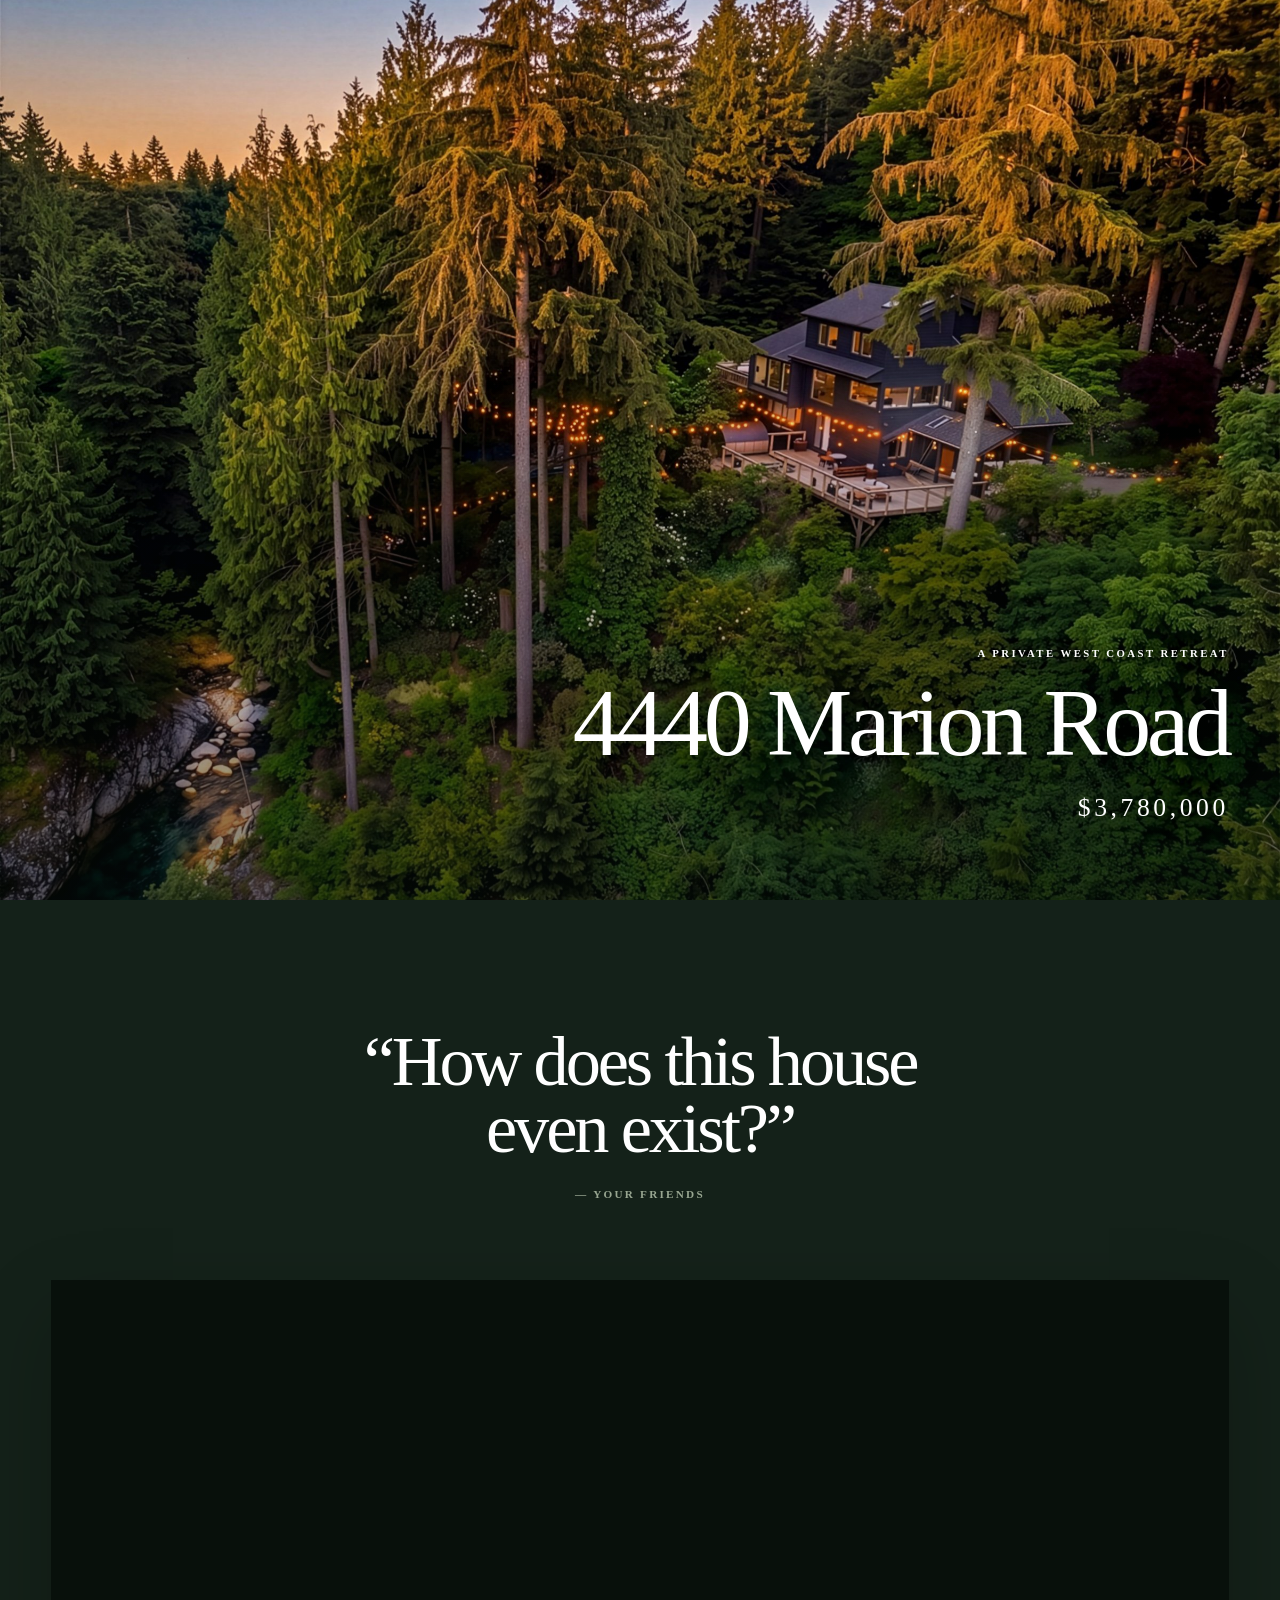
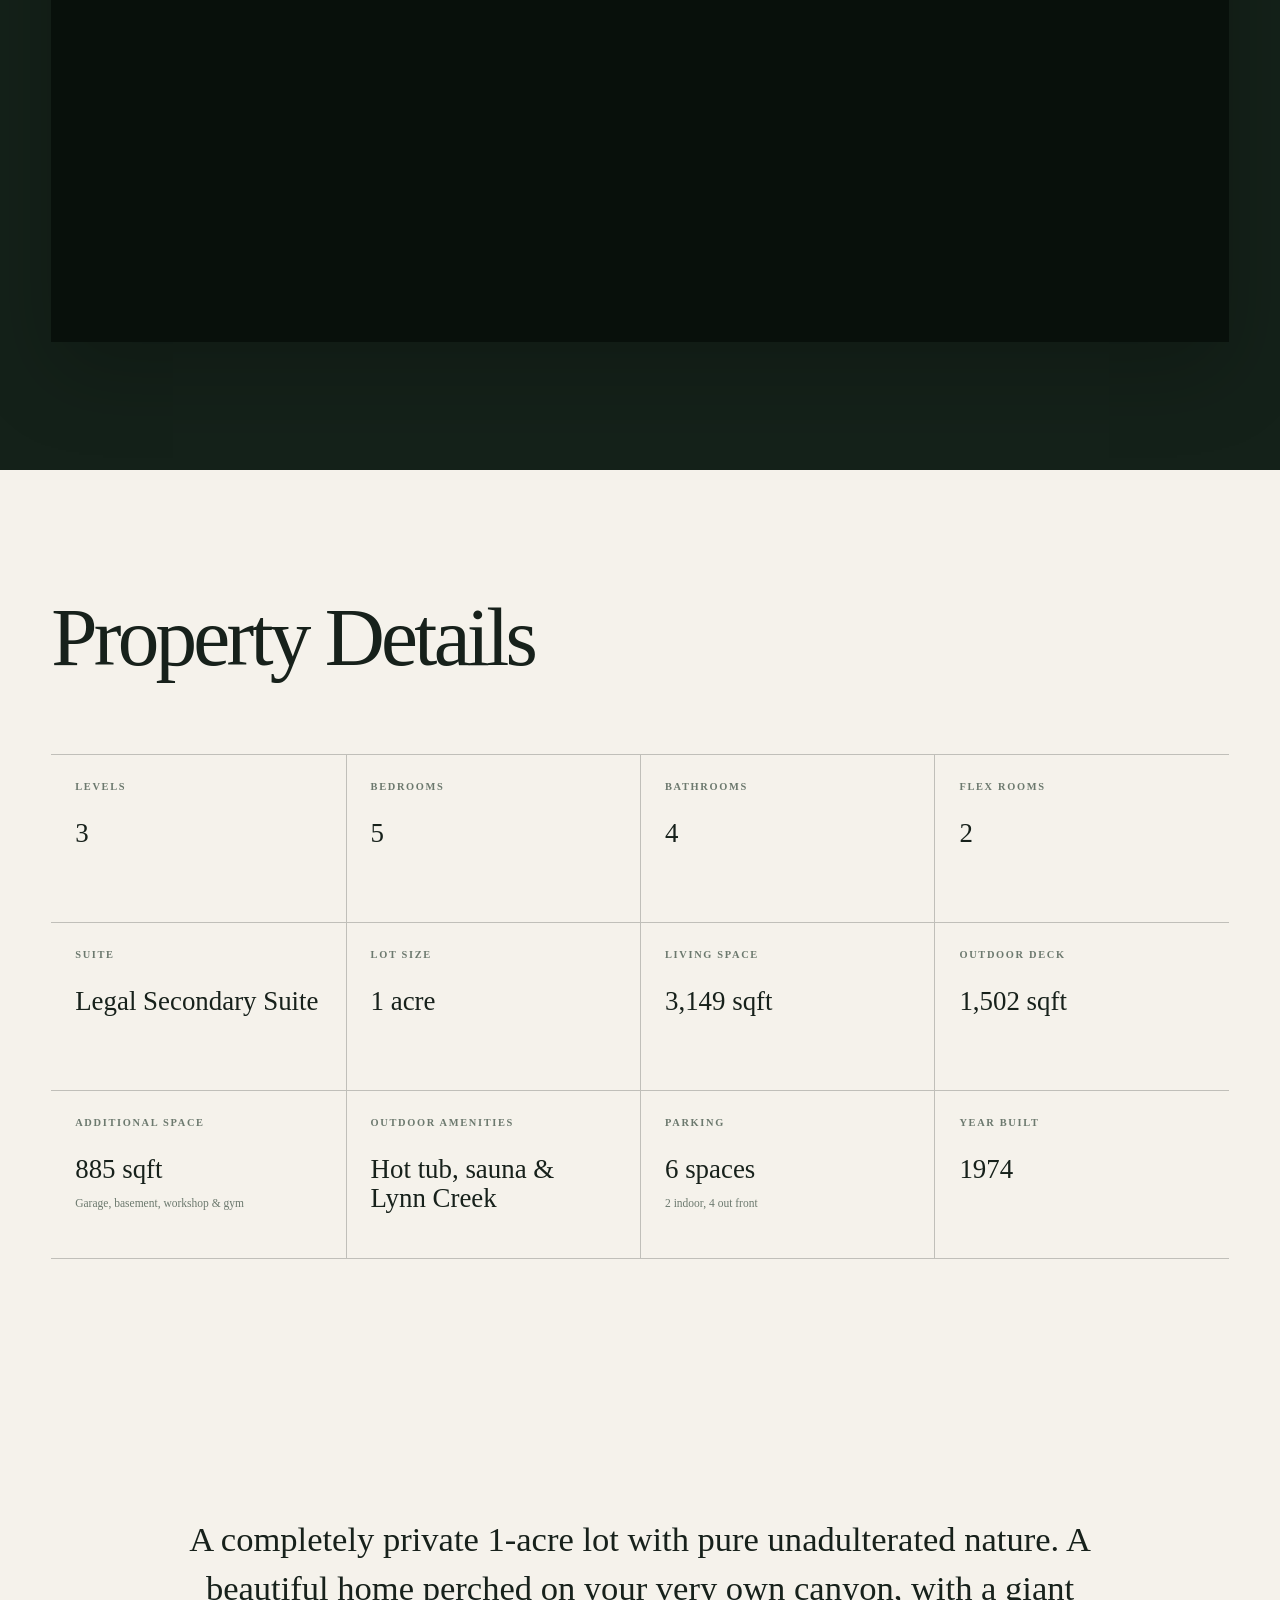
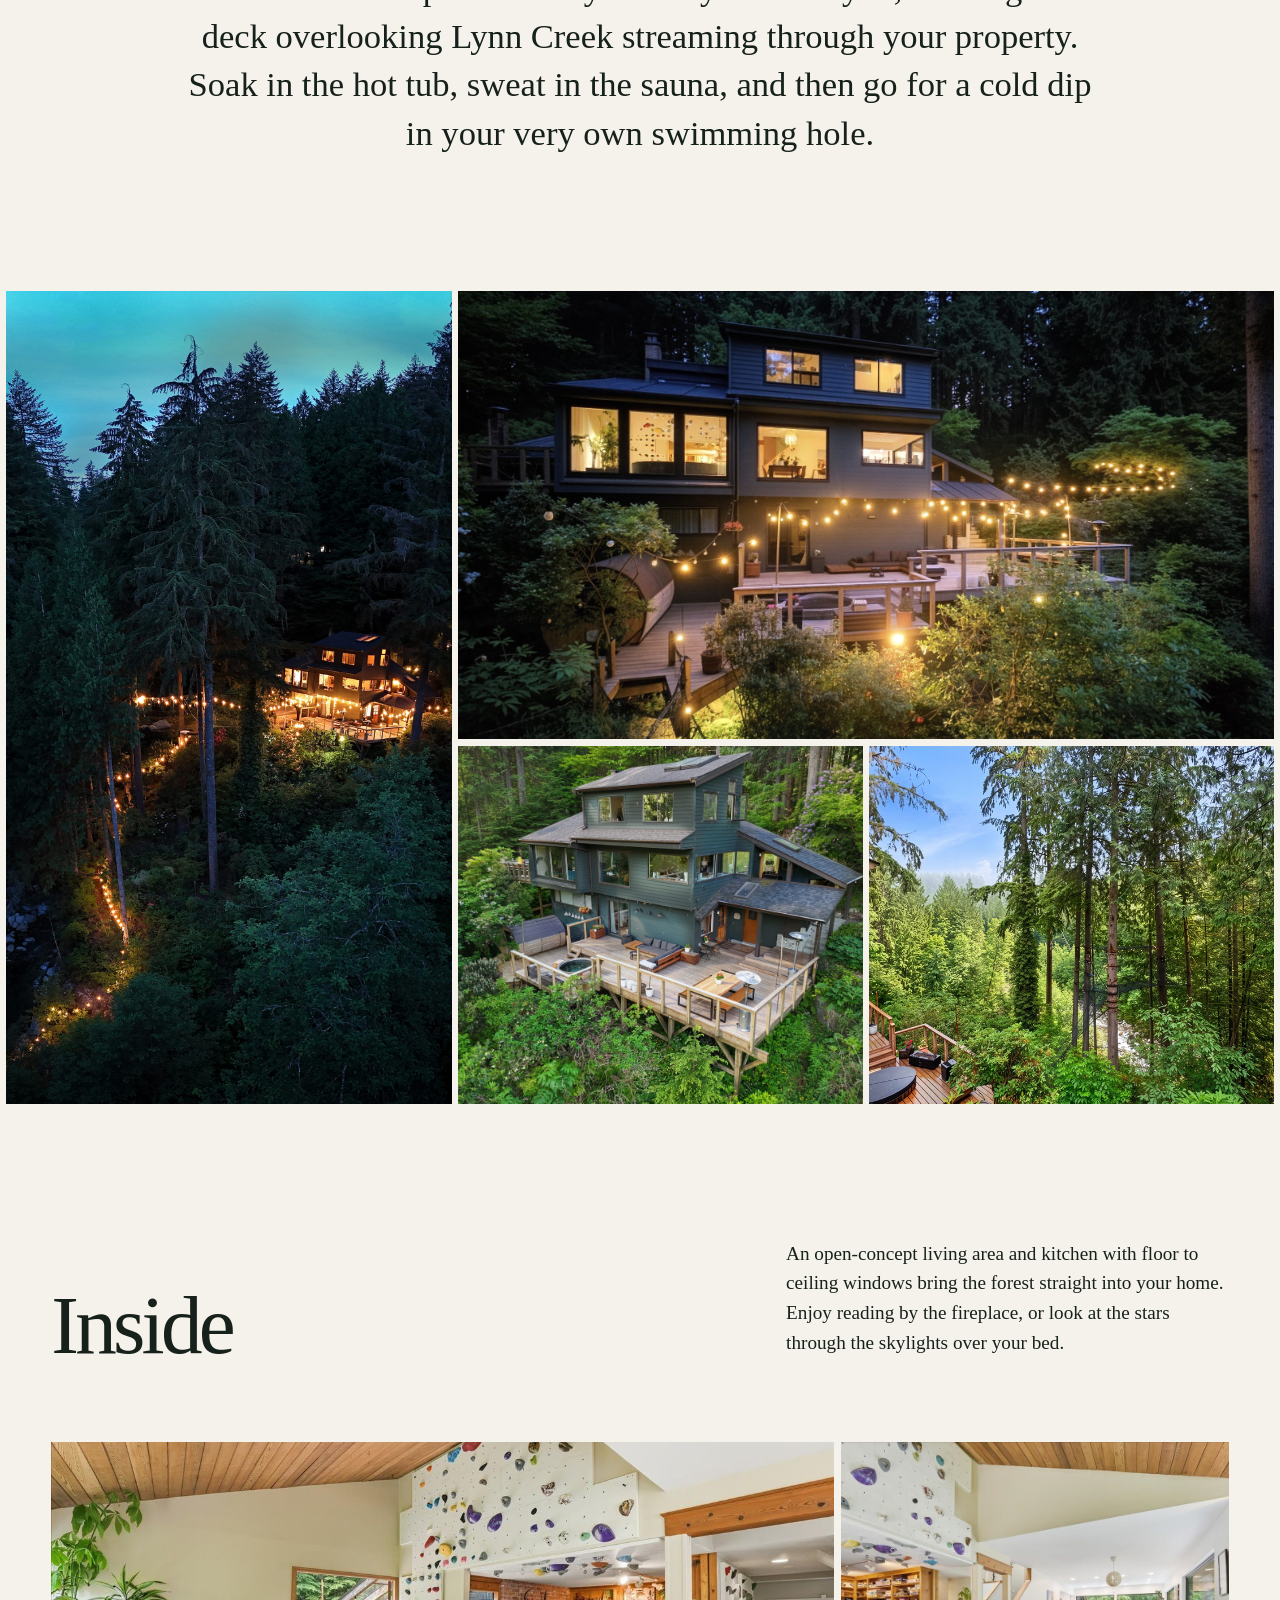
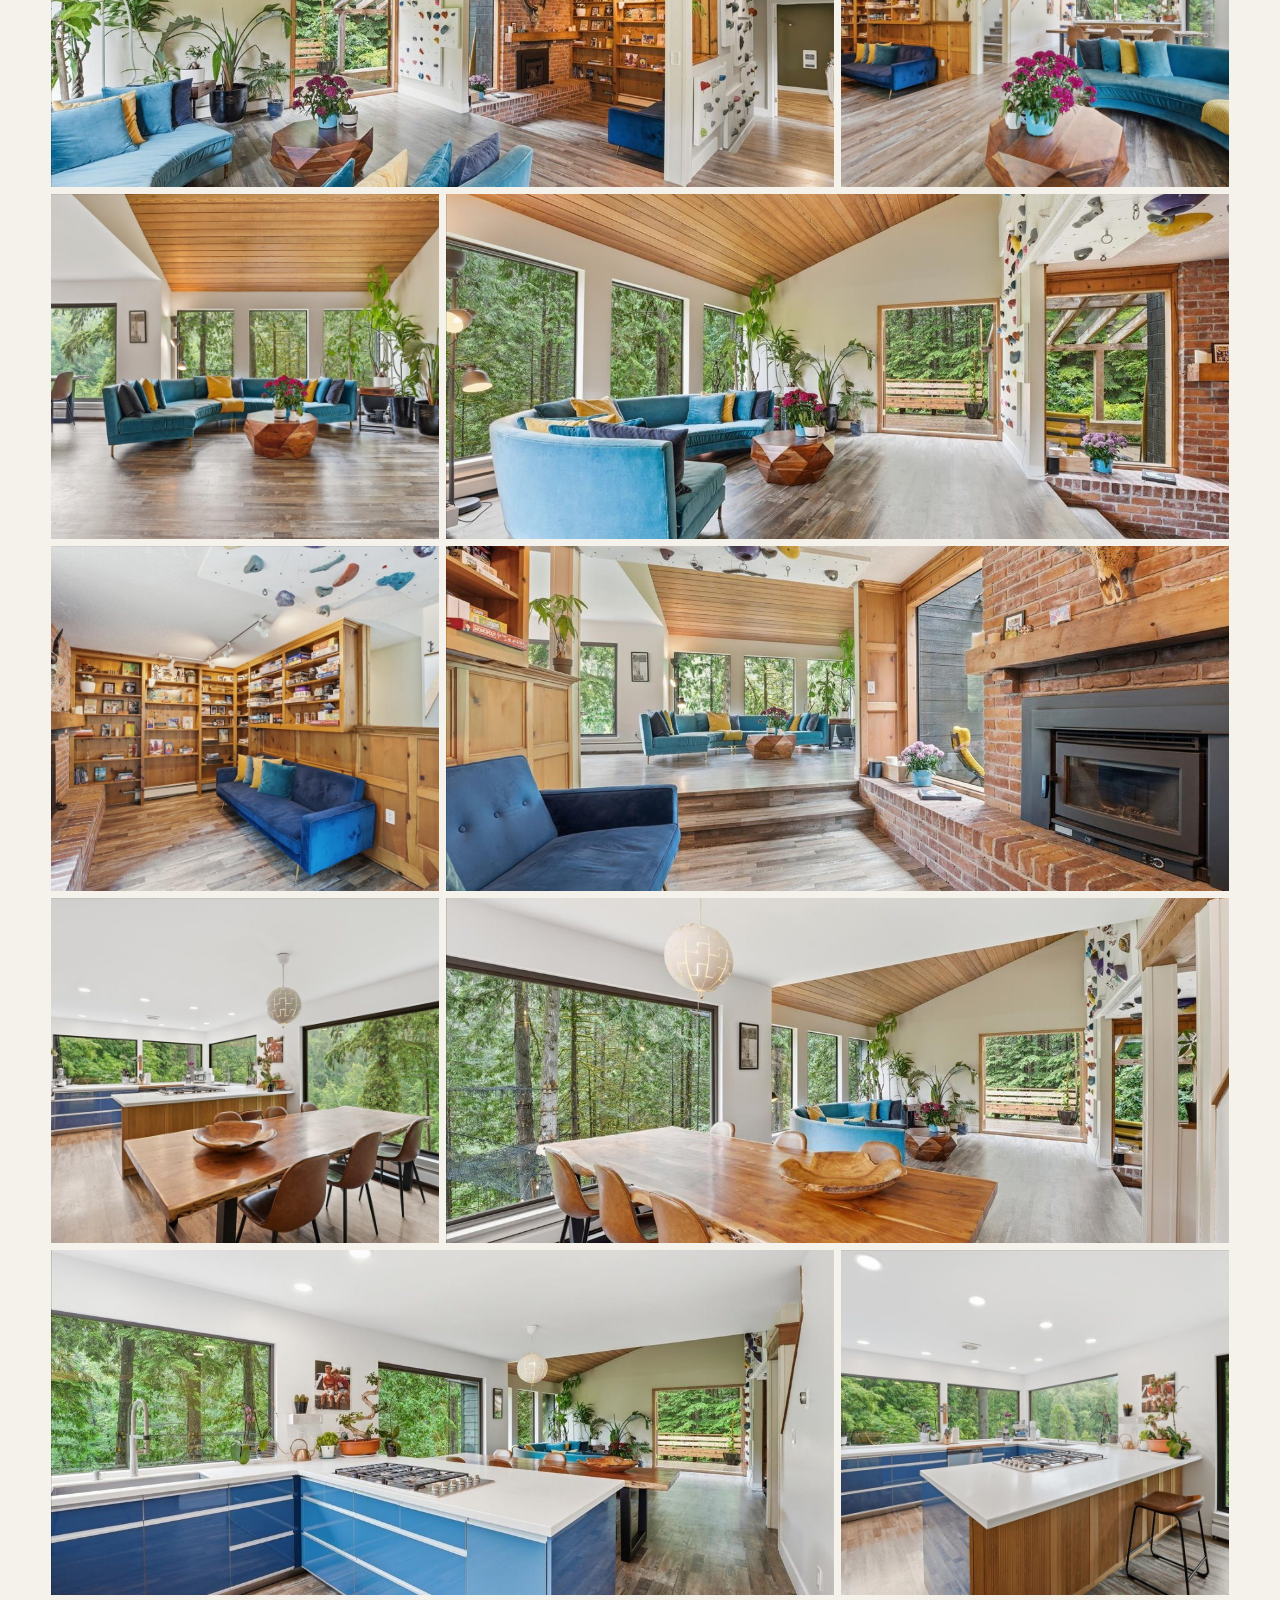
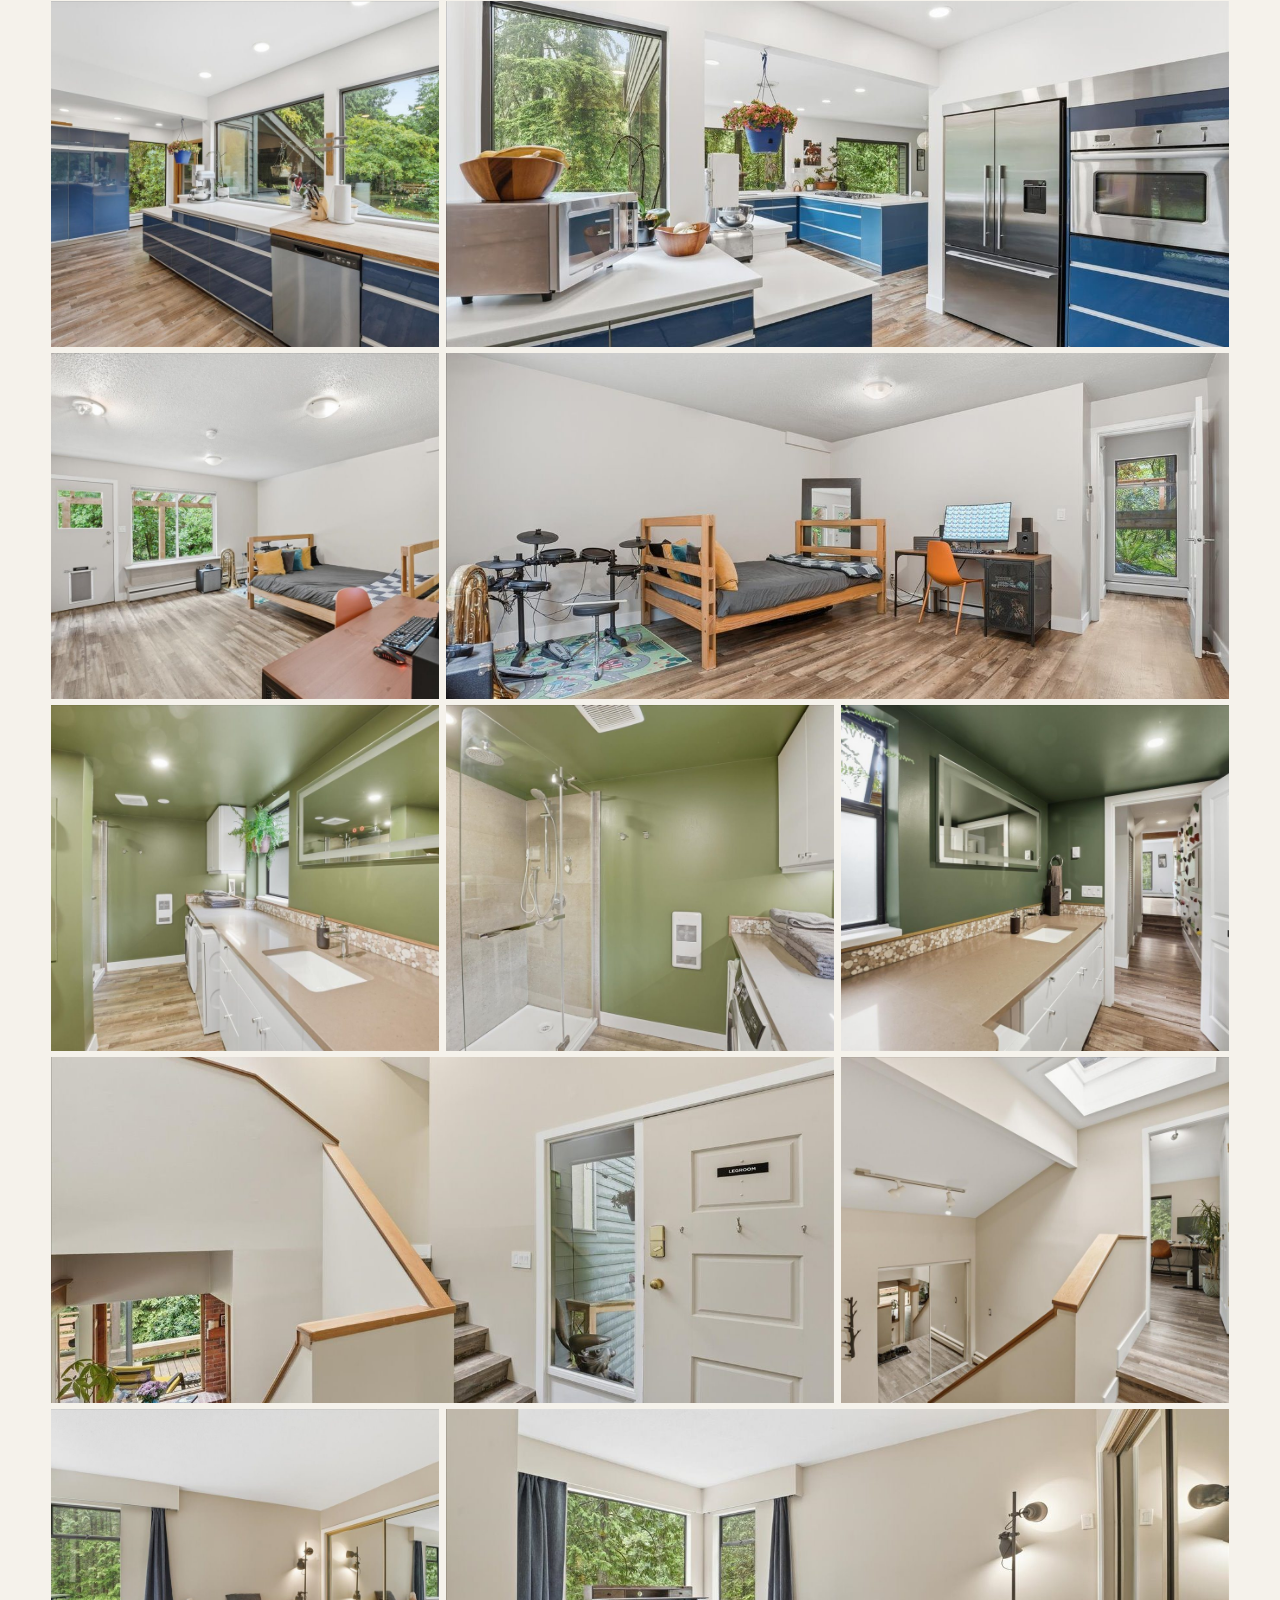
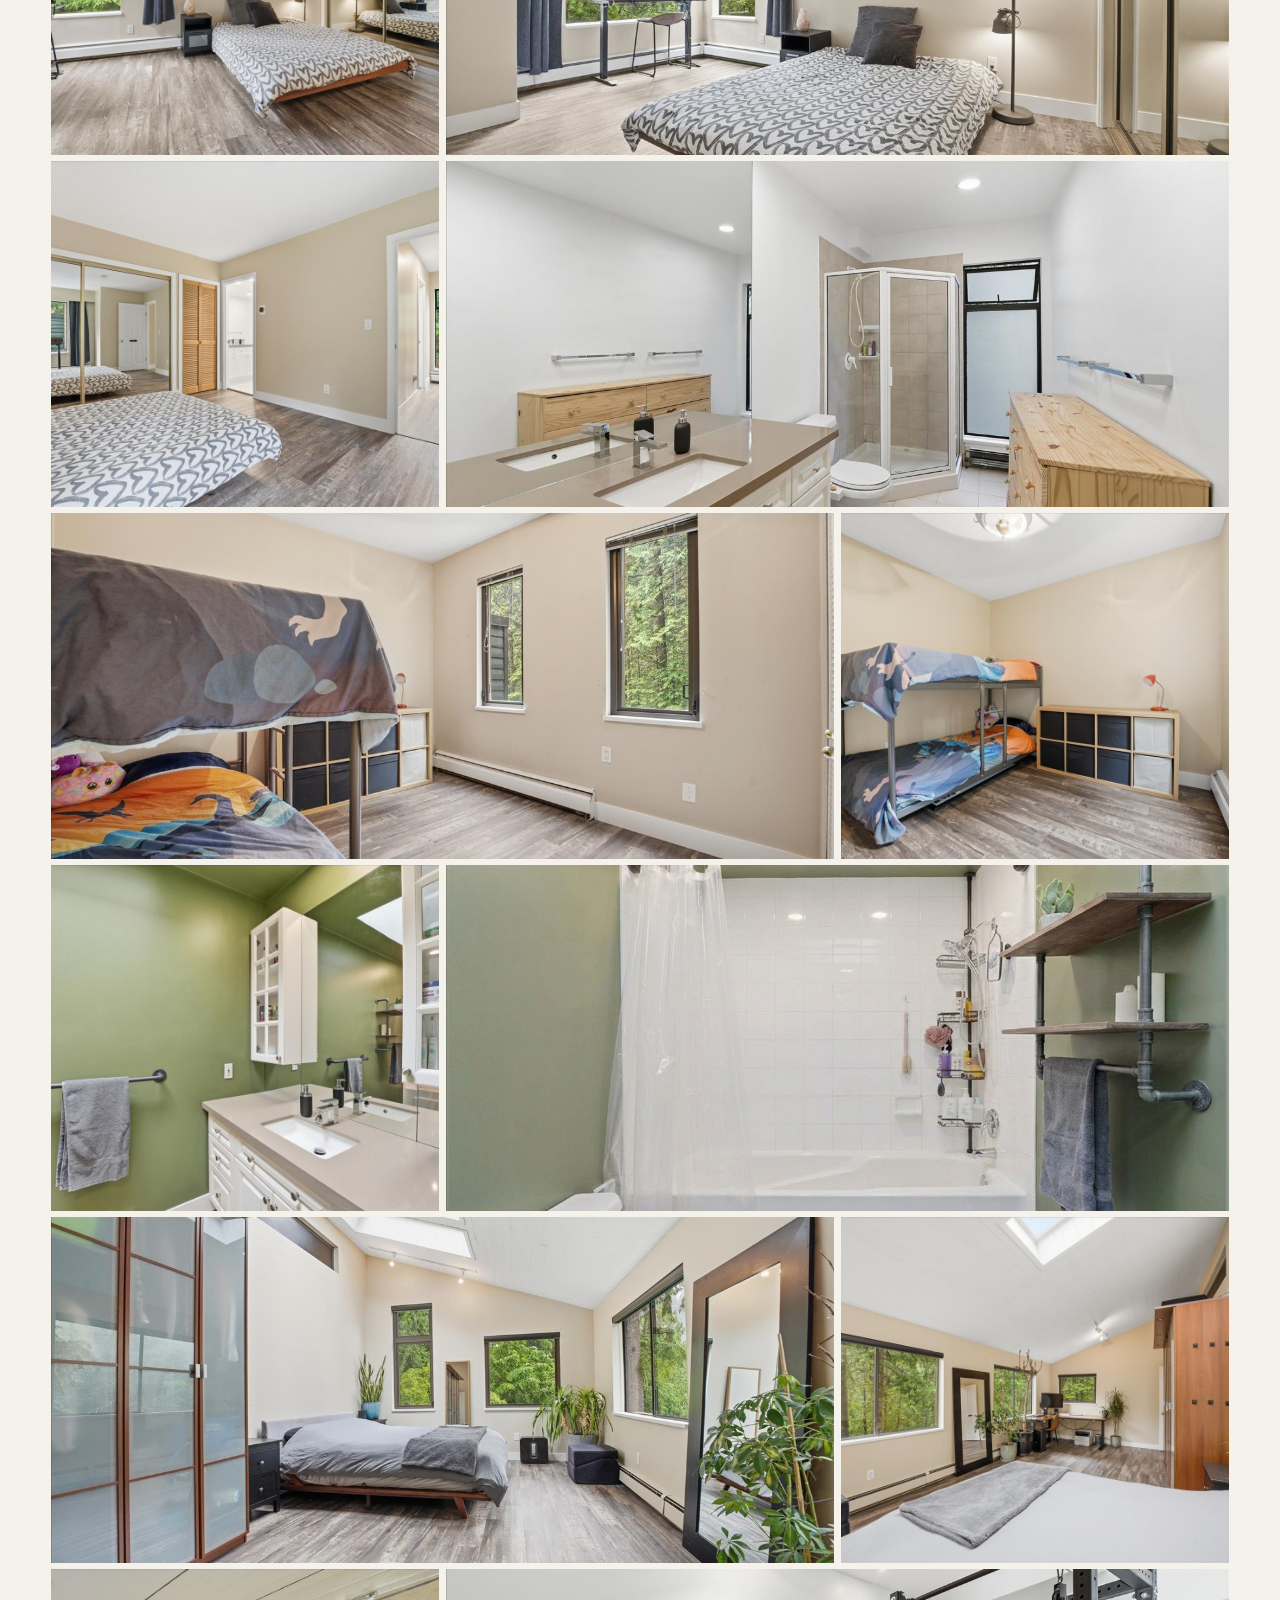
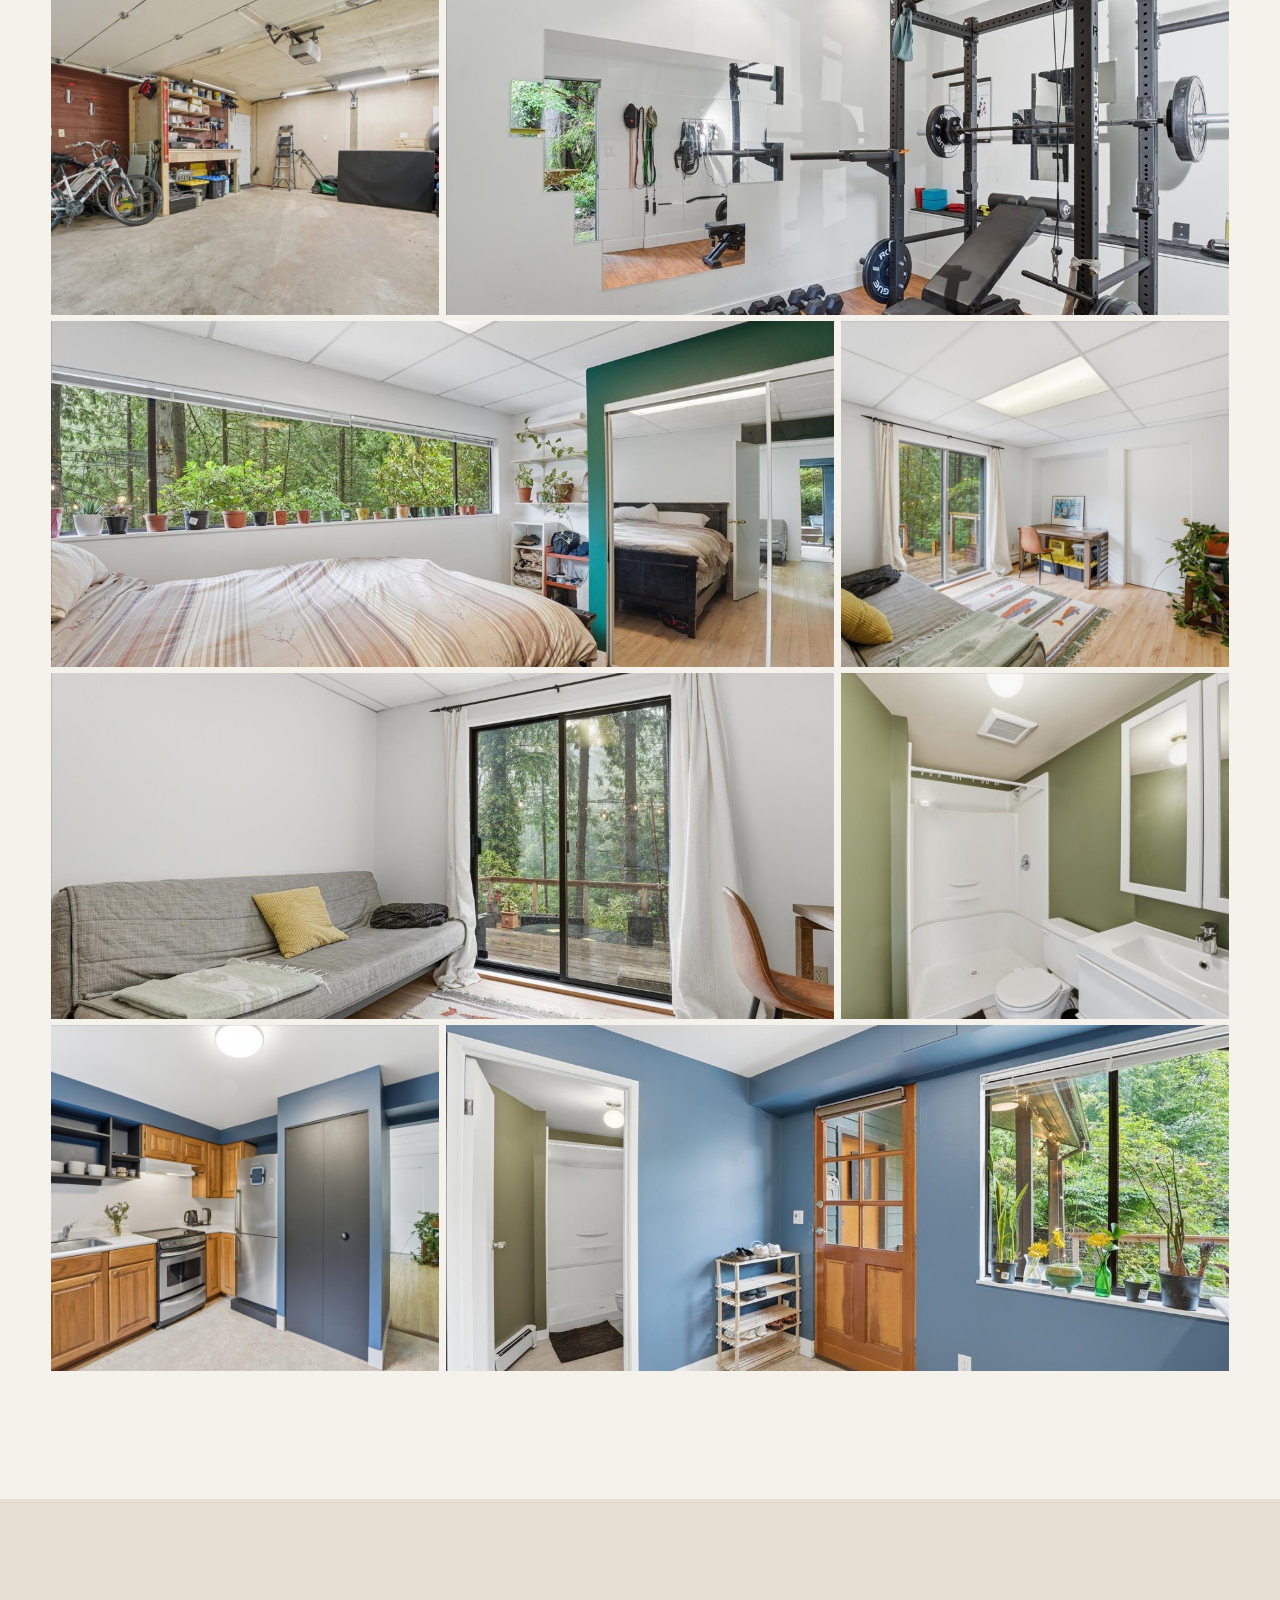
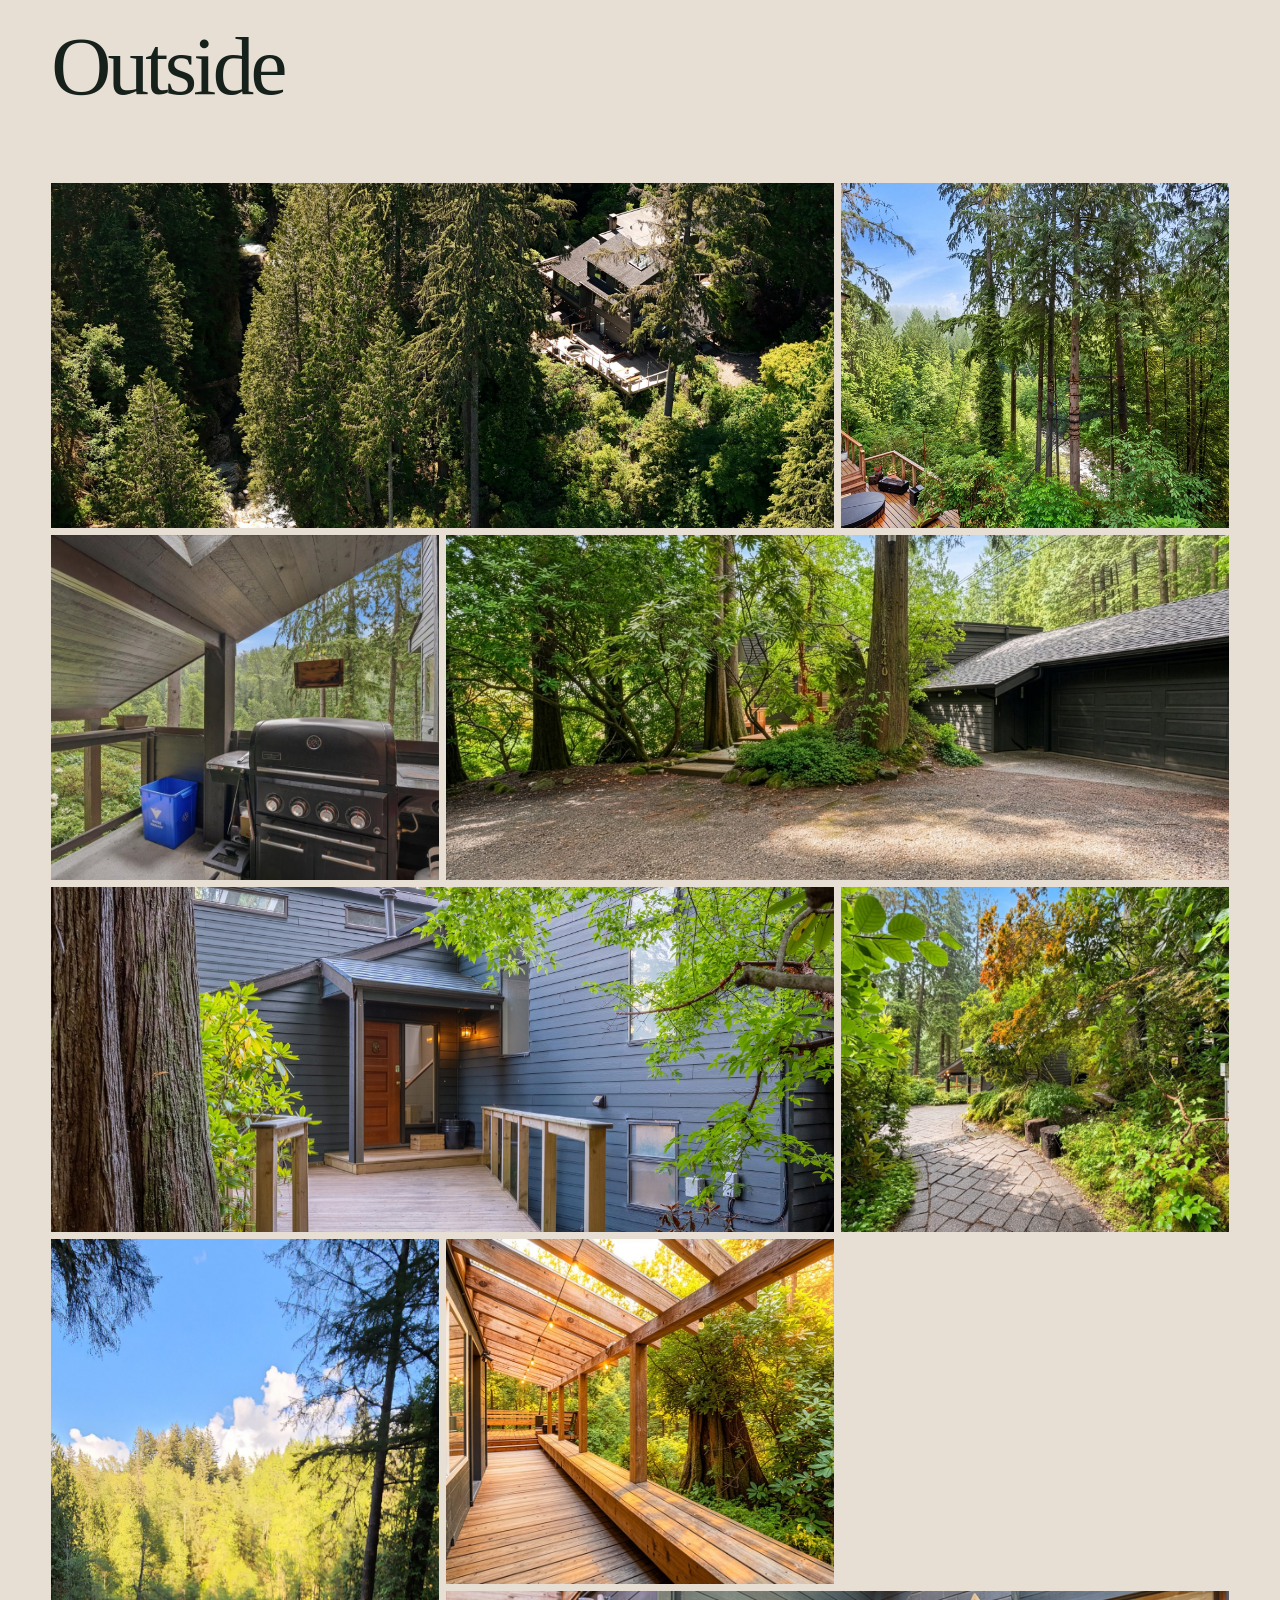
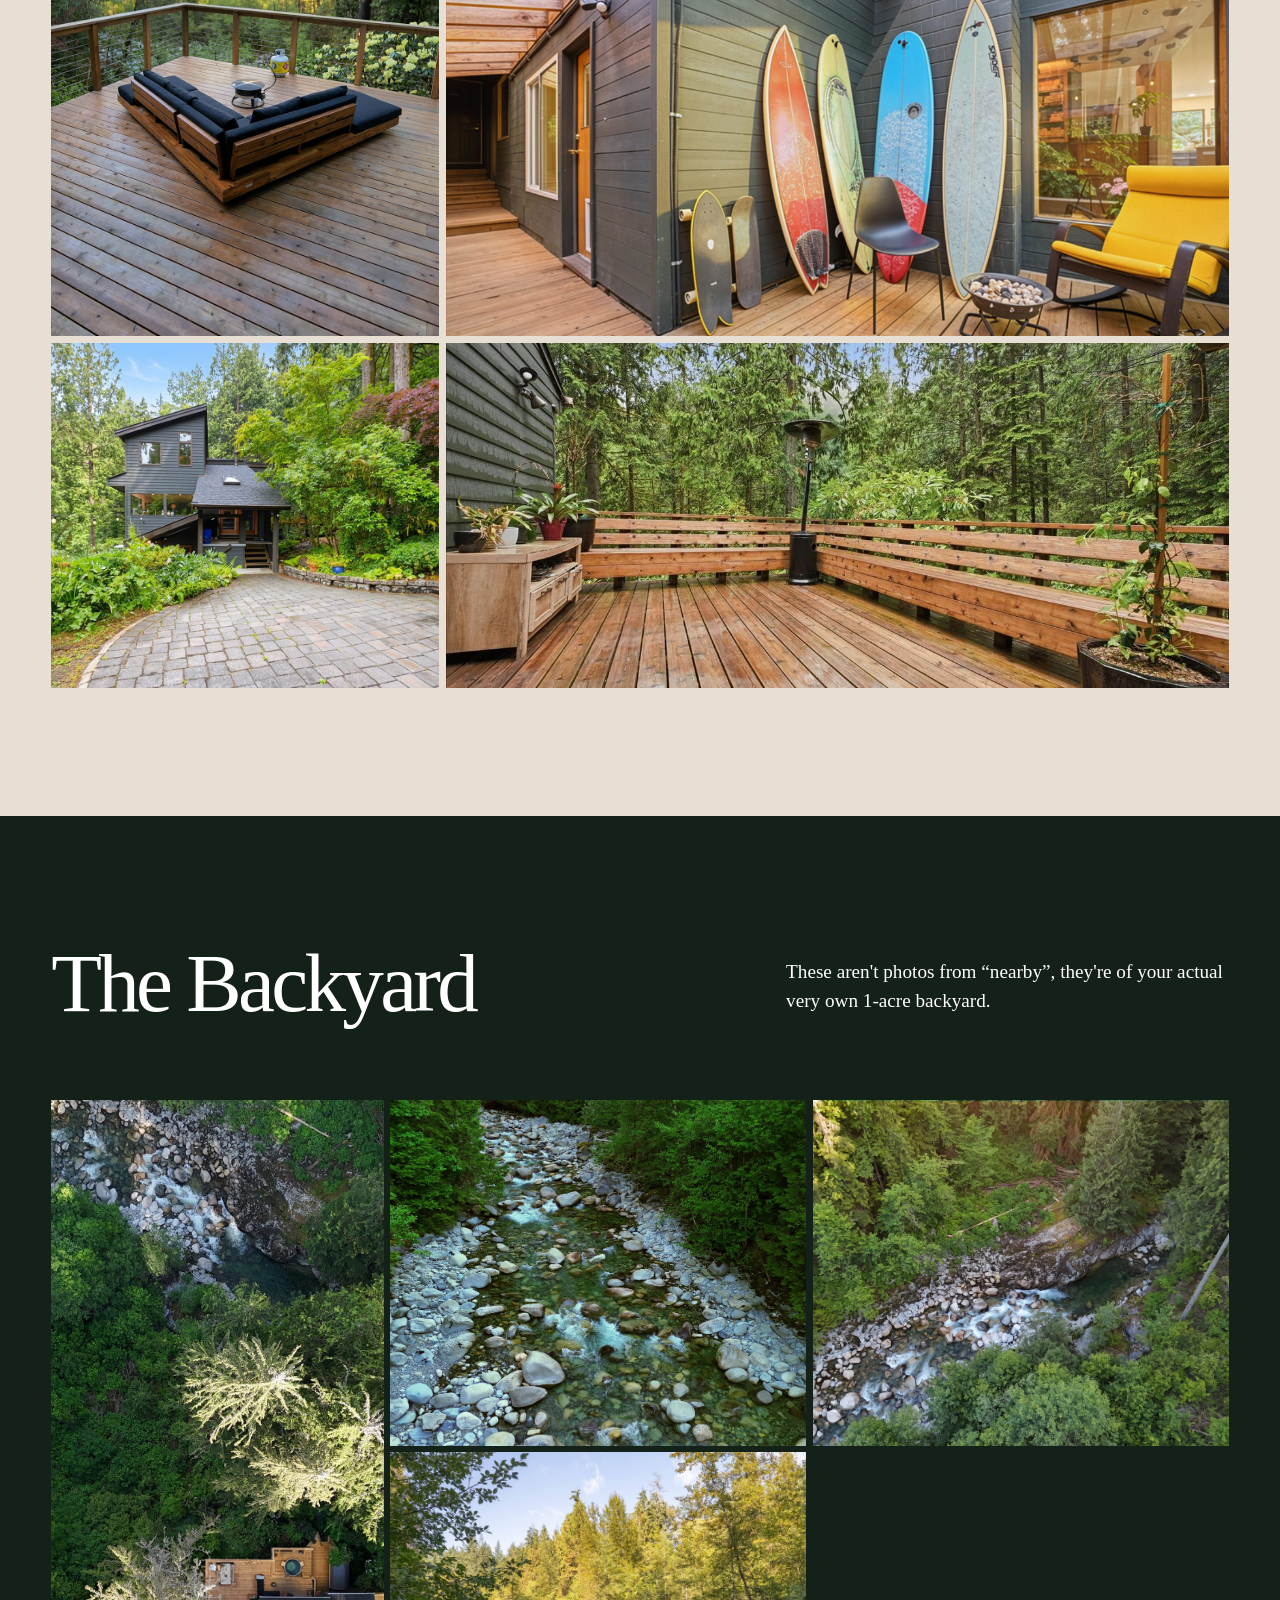
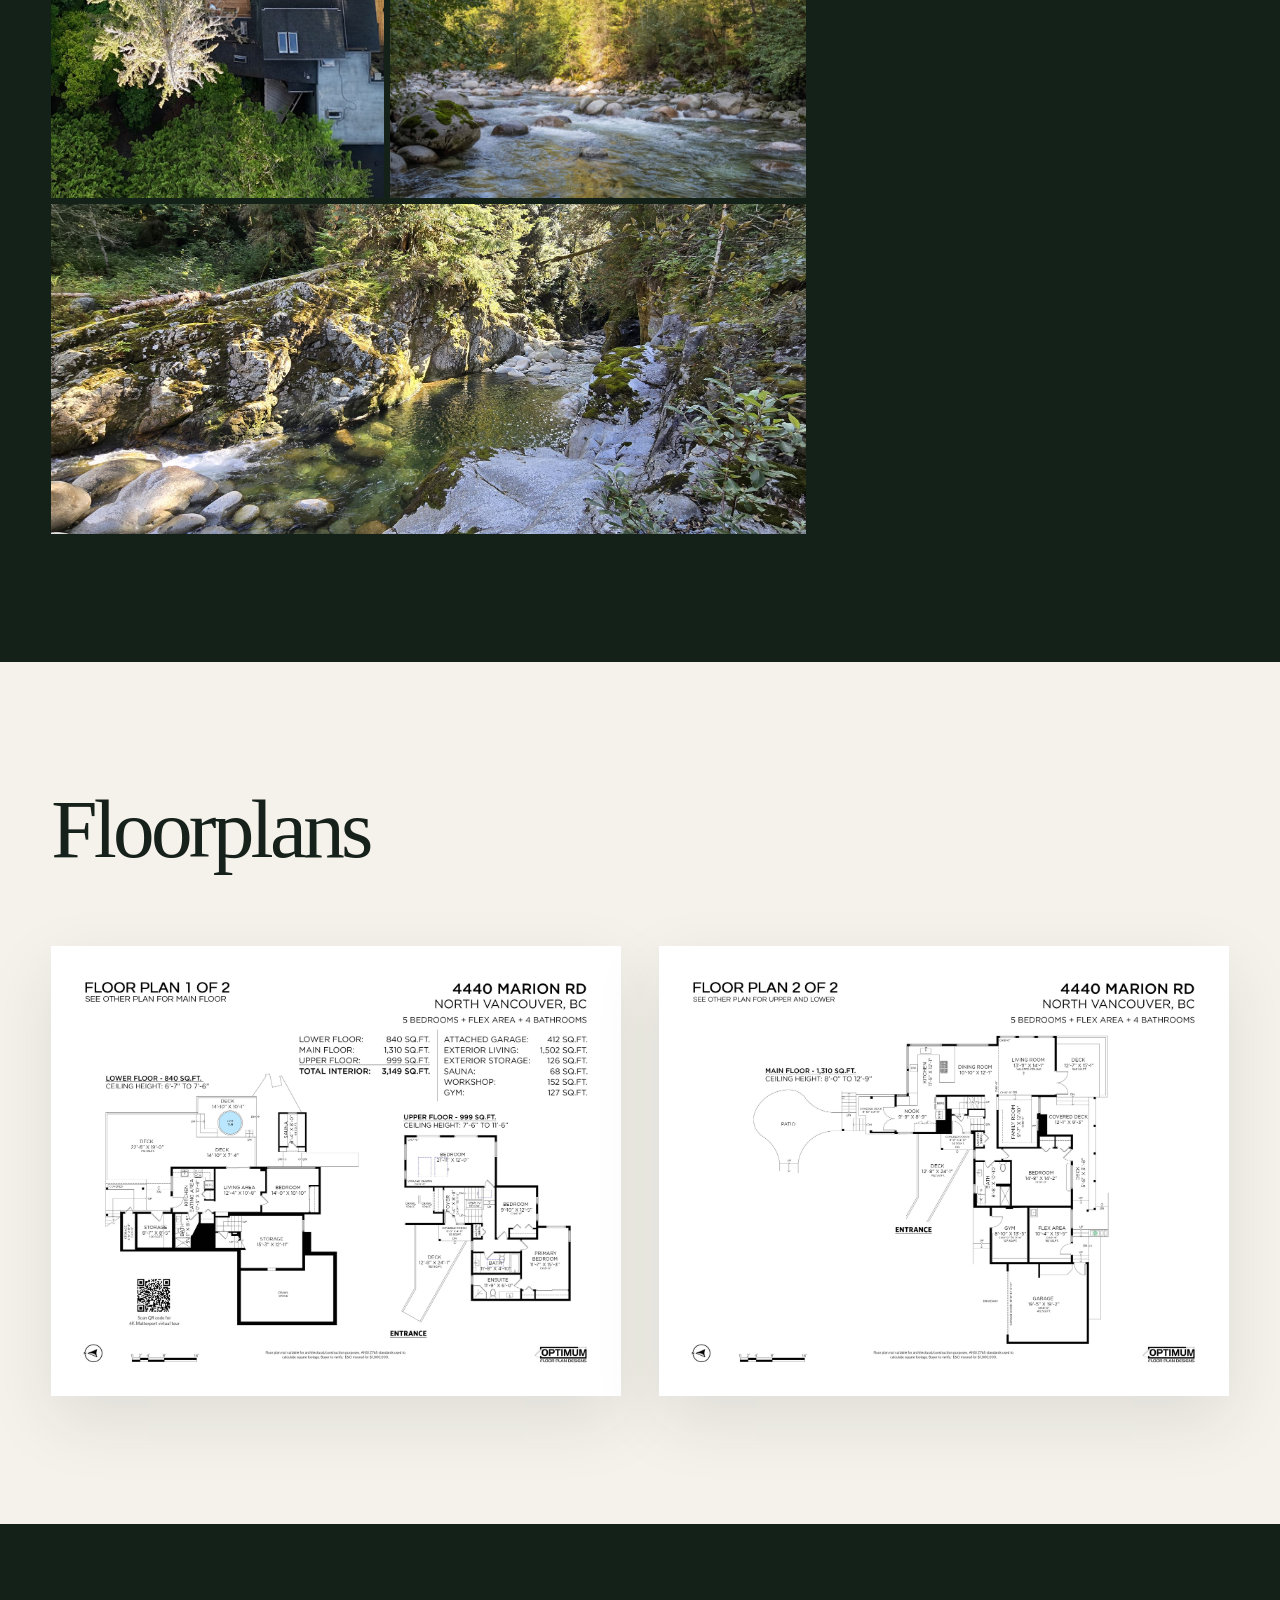
==== commit 4d321f85: "Update property price in index.html" ====
--- a/index.html
+++ b/index.html
@@ -3,8 +3,8 @@
 <head>
   <meta charset="utf-8">
   <meta name="viewport" content="width=device-width, initial-scale=1">
-  <meta name="description" content="4440 Marion Road — a private one-acre West Coast retreat offered at $3,990,000.">
-  <title>4440 Marion Road | $3,990,000</title>
+  <meta name="description" content="4440 Marion Road — a private one-acre West Coast retreat offered at $3,780,000.">
+  <title>4440 Marion Road | $3,780,000</title>
   <link rel="preload" href="img/hero.jpg" as="image">
   <link rel="stylesheet" href="css/style.css">
   <script>document.documentElement.classList.add("js");</script>
@@ -15,7 +15,7 @@
     <div class="hero-copy">
       <p>a private west coast retreat</p>
       <h1>4440 Marion Road</h1>
-      <strong>$3,990,000</strong>
+      <strong>$3,780,000</strong>
     </div>
   </header>
 
@@ -175,7 +175,7 @@
 
   <footer>
     <a href="#top">4440 Marion Road</a>
-    <span>Offered at $3,990,000</span>
+    <span>Offered at $3,780,000</span>
   </footer>
 
   <script>
